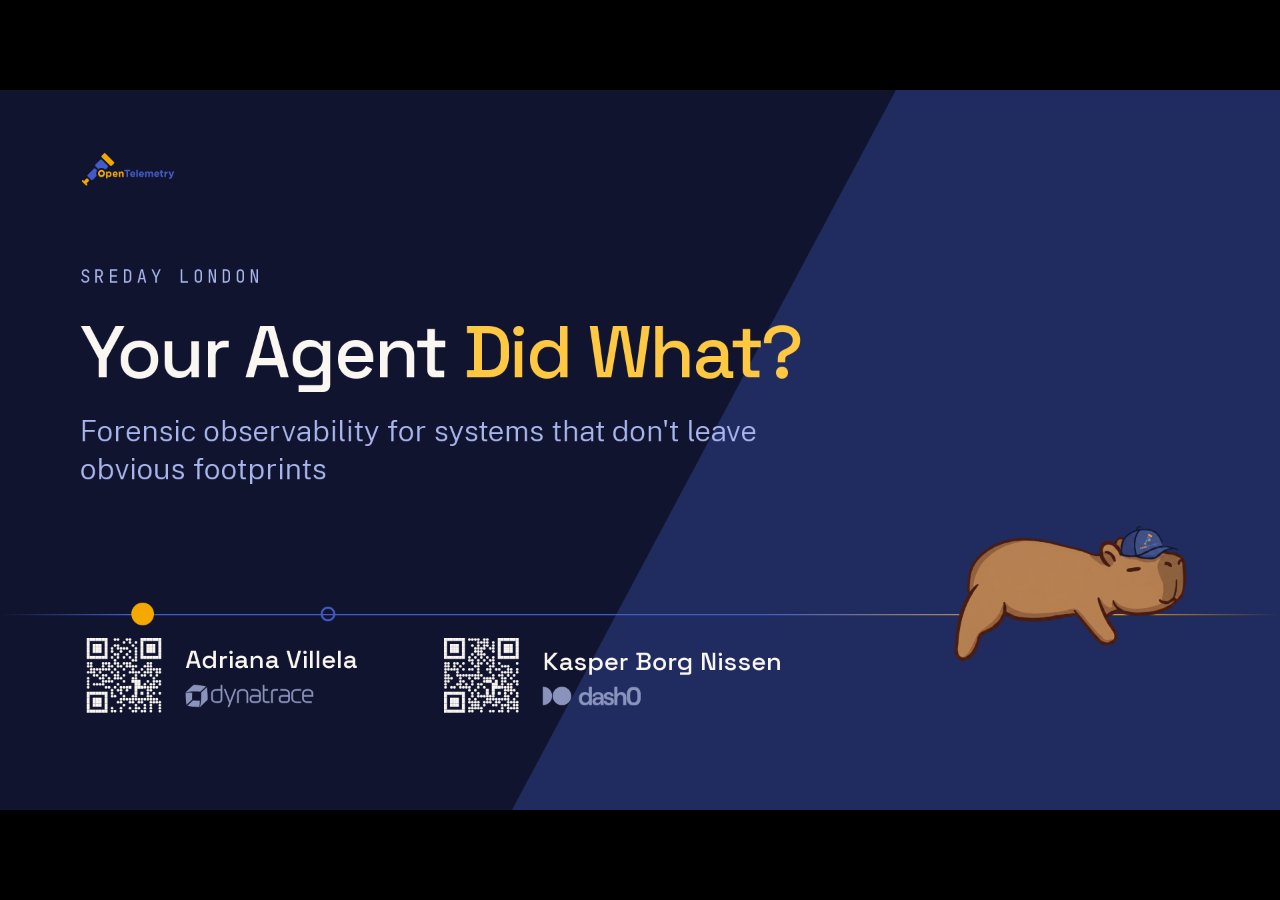
==== presentation-trace/index.html @ 2d2f6d26 "test(demos): measure the MCP gap under LangChain — it is a framework gap I had asserted from archite" ====
<!doctype html>
<html lang="en">
<head>
<meta charset="utf-8">
<meta name="viewport" content="width=device-width,initial-scale=1">
<title>Your Agent Did What?</title>
<link rel="stylesheet" href="fonts/fonts.css">
<link rel="stylesheet" href="trace.css">
</head>
<body>
<deck-stage width="1920" height="1080">

  <!-- ═══ BEAT 0 · Cold open ═══════════════════════════════════════ -->

  <!-- 0.1 — L01 Cover -->
  <section data-label="Cover" class="ground-ink">
    <div class="diagonal-split" style="background:var(--navy);clip-path:polygon(70% 0,100% 0,100% 100%,40% 100%)"></div>
    <img src="assets/otel-logo.svg" alt="OpenTelemetry" style="position:absolute;left:120px;top:92px;height:54px;width:auto">
    <!-- Sleeping ON the axis. top:634 set by eye on the projector — the rule passes
         behind its lower belly. z-index:1 keeps the .axis (later in the DOM) from
         painting straight through its body. -->
    <img src="assets/capybara-mascot.png" alt="" class="mascot" style="right:150px;top:634px;width:322px;z-index:1;transform:rotate(13deg)">
    <div style="position:absolute;left:120px;top:262px;width:1250px">
      <!-- CONFERENCE NAME — change this one line per event. This talk is given at
           several conferences; nothing else on the deck is event-specific. -->
      <p class="kicker" data-conference>SREday London</p>
      <h1 class="title" style="font-size:110px">Your Agent <span class="amber-text" data-emphasis="amber">Did What?</span></h1>
      <p style="font-size:44px;line-height:1.3;font-weight:300;color:var(--blue-mute);margin:34px 0 0;max-width:1180px">Forensic observability for systems that don't leave obvious footprints</p>
    </div>
    <div class="axis" style="top:786px"></div>
    <div class="axis-node is-amber" style="left:214px;top:786px;width:34px;height:34px;margin:-17px 0 0 -17px"></div>
    <div class="axis-node is-hollow" style="left:492px;top:786px;width:22px;height:22px;margin:-11px 0 0 -11px"></div>
    <div style="position:absolute;left:120px;top:812px;display:flex;gap:120px">
      <div style="display:flex;align-items:center;gap:26px">
        <span class="qr-tile"><img src="assets/qr-adriana.svg" alt="LinkedIn — Adriana Villela"></span>
        <div style="display:flex;flex-direction:column;gap:6px">
          <span style="font-family:var(--font-display);font-size:38px;font-weight:500">Adriana Villela</span>
          <span class="employer-mark is-dynatrace" role="img" aria-label="Dynatrace" style="margin-top:8px"></span>
        </div>
      </div>
      <div style="display:flex;align-items:center;gap:26px">
        <span class="qr-tile"><img src="assets/qr-kasper.svg" alt="LinkedIn — Kasper Borg Nissen"></span>
        <div style="display:flex;flex-direction:column;gap:6px">
          <span style="font-family:var(--font-display);font-size:38px;font-weight:500">Kasper Borg Nissen</span>
          <span class="employer-mark is-dash0" role="img" aria-label="Dash0" style="margin-top:8px"></span>
        </div>
      </div>
    </div>
  </section>

  <!-- 0.2 — L07 Figures · Who? — portrait beside the name, on a deep card -->
  <section data-label="Who?" class="ground-ink" style="background:var(--navy)">
    <div class="deck-footer"></div>
    <p class="kicker" style="position:absolute;left:120px;top:110px;margin:0">Before we start</p>
    <h2 class="title" style="position:absolute;left:120px;top:175px;font-size:88px">Who?</h2>
    <div style="position:absolute;left:120px;right:120px;top:330px;display:grid;grid-template-columns:1fr 1fr;gap:80px">
      <div style="position:relative">
        <div class="chamfer" style="position:absolute;left:0;right:0;top:30px;height:517px;background:var(--ink)"></div>
        <span class="speaker-photo is-adriana is-lead" role="img" aria-label="Adriana Villela" data-emphasis="amber" style="position:absolute;left:52px;top:0"></span>
        <div style="position:absolute;left:325px;right:51px;top:63px;display:flex;flex-direction:column;gap:8px">
          <span style="font-family:var(--font-display);font-size:42px;font-weight:500;letter-spacing:-.02em;line-height:1.1">Adriana Villela</span>
          <span style="font-size:26px;font-weight:300;color:var(--on-ink-dim)">Principal Developer Advocate</span>
          <span class="employer-mark is-dynatrace" role="img" aria-label="Dynatrace" style="margin-top:10px"></span>
        </div>
        <div style="position:absolute;left:52px;right:48px;top:273px;display:flex;flex-direction:column;gap:14px">
          <span style="font-size:25px;font-weight:300;line-height:1.6">CNCF Ambassador<br>AAIF Ambassador<br>OpenTelemetry Community Manager<br>End User SIG maintainer</span>
          <span style="font-family:var(--font-mono);font-size:22px;color:var(--on-ink-dim)">Geeking Out podcast</span>
        </div>
      </div>
      <div style="position:relative">
        <div class="chamfer" style="position:absolute;left:0;right:0;top:30px;height:517px;background:var(--ink)"></div>
        <span class="speaker-photo is-kasper" role="img" aria-label="Kasper Borg Nissen" style="position:absolute;left:52px;top:0"></span>
        <div style="position:absolute;left:325px;right:51px;top:63px;display:flex;flex-direction:column;gap:8px">
          <span style="font-family:var(--font-display);font-size:42px;font-weight:500;letter-spacing:-.02em;line-height:1.1">Kasper Borg Nissen</span>
          <span style="font-size:26px;font-weight:300;color:var(--on-ink-dim)">Director of Developer Relations</span>
          <span class="employer-mark is-dash0" role="img" aria-label="Dash0" style="margin-top:10px"></span>
        </div>
        <div style="position:absolute;left:52px;right:48px;top:273px;display:flex;flex-direction:column;gap:14px">
          <span style="font-size:25px;font-weight:300;line-height:1.6">CNCF Ambassador · AAIF Ambassador<br>Golden Kubestronaut<br>Author, <em>OpenTelemetry for Dummies</em><br>Former Co-Chair, KubeCon + CloudNativeCon EU &amp; NA</span>
          <span style="font-family:var(--font-mono);font-size:22px;color:var(--on-ink-dim)">Cloud Native Nordics</span>
        </div>
      </div>
    </div>
  </section>

  <!-- 0.3 — L04 · who this talk is for -->
  <!-- 0.3 — L07 · this is already normal, before the incident lands -->
  <section data-label="Agents are already the interface" class="ground-paper">
    <div class="deck-footer"></div>
    <p class="kicker" style="position:absolute;left:120px;top:130px;margin:0">Where this is already happening</p>
    <h2 class="title" style="position:absolute;left:120px;top:200px;width:1560px;font-size:68px">Agents are becoming the <span class="amber-text" data-emphasis="amber">front door</span> to your platform</h2>
    <div style="position:absolute;left:120px;right:120px;top:420px;display:flex;align-items:stretch;gap:36px">
      <div class="chamfer" style="flex:1;background:var(--paper-2);padding:36px 32px;display:flex;flex-direction:column;gap:16px">
        <span style="font-family:var(--font-mono);font-size:19px;letter-spacing:.16em;color:var(--blue)">IN THE PORTAL</span>
        <span style="font-size:26px;font-weight:300;line-height:1.4;color:var(--ink)">Platform teams ship an agent beside the service catalogue. Developers ask about their own systems in plain language instead of learning another dashboard.</span>
      </div>
      <div class="chamfer" style="flex:1;background:var(--paper-2);padding:36px 32px;display:flex;flex-direction:column;gap:16px">
        <span style="font-family:var(--font-mono);font-size:19px;letter-spacing:.16em;color:var(--blue)">IN THE INCIDENT CHANNEL</span>
        <span style="font-size:26px;font-weight:300;line-height:1.4;color:var(--ink)">Summarise the trace, correlate the deploy, propose the rollback — on live systems, during the incident.</span>
      </div>
      <div class="chamfer" style="flex:1;background:var(--paper-2);padding:36px 32px;display:flex;flex-direction:column;gap:16px">
        <span style="font-family:var(--font-mono);font-size:19px;letter-spacing:.16em;color:var(--blue)">IN CI AND THE TERMINAL</span>
        <span style="font-size:26px;font-weight:300;line-height:1.4;color:var(--ink)">Coding agents with repository access and a shell, already running against real infrastructure.</span>
      </div>
    </div>
    <p class="small" style="position:absolute;left:120px;top:806px;width:1680px">None of these are demos. <strong style="font-weight:600;color:var(--ink)">They hold credentials, they read production data, and increasingly they act on it.</strong></p>
    <p class="small" style="position:absolute;left:120px;top:884px;width:1680px">Platform teams are shipping these as products. The observability problem arrives with them, whether anyone planned for it or not.</p>
  </section>
  <section data-label="Two ways you meet an agent" class="ground-paper">
    <div class="deck-footer"></div>
    <p class="kicker" style="position:absolute;left:120px;top:130px;margin:0">Two audiences, one dependency</p>
    <h2 class="title" style="position:absolute;left:120px;top:200px;width:1500px;font-size:72px">You either build one, or you run someone else's</h2>
    <div style="position:absolute;left:120px;right:120px;top:420px;display:grid;grid-template-columns:1fr 1fr;gap:90px">
      <div class="chamfer" style="background:var(--paper-2);padding:44px 48px;display:flex;flex-direction:column;gap:18px">
        <span style="font-family:var(--font-mono);font-size:22px;letter-spacing:.18em;text-transform:uppercase;color:var(--blue)">You build it</span>
        <span style="font-size:32px;font-weight:300;line-height:1.4">LangChain, LangGraph, Spring AI, LangChain4j. You choose the framework, so you choose what it emits.</span>
        <span style="font-size:26px;line-height:1.45;color:var(--muted-ink);margin-top:auto">Your problem: which convention, and what it leaves out.</span>
      </div>
      <div class="chamfer" style="background:var(--paper-2);padding:44px 48px;display:flex;flex-direction:column;gap:18px">
        <span style="font-family:var(--font-mono);font-size:22px;letter-spacing:.18em;text-transform:uppercase;color:var(--amber-text)">You run someone else's</span>
        <span style="font-size:32px;font-weight:300;line-height:1.4">kagent, HolmesGPT, k8sgpt, Copilots in your tooling. You did not choose the instrumentation.</span>
        <span style="font-size:26px;line-height:1.45;margin-top:auto">Two problems, not one. It <em>reads</em> your telemetry, so it is only as good as what it reads — and it <em>acts</em> on your systems, so <span class="amber-text" data-emphasis="amber">you need its telemetry too</span>.</span>
      </div>
    </div>
    <p class="small" style="position:absolute;left:120px;top:880px;width:1650px">Most of us are both. The conventions are what make the second case survivable, which is why the first case matters even if you never build an agent.</p>
  </section>

  <!-- 0.4 — L03 Statement -->
  <section data-label="The morning after" class="ground-paper">
    <div class="deck-footer"></div>
    <p class="kicker" style="position:absolute;left:120px;top:150px;margin:0">The problem</p>
    <h2 class="title" style="position:absolute;left:120px;top:280px;width:1520px;font-size:104px">It deleted the rows. The incident is over. Now prove <span class="amber-text" data-emphasis="amber">why</span>.</h2>
    <p class="small" style="position:absolute;left:120px;top:860px">The logs say the call succeeded. The trace says it took four seconds. Neither says what it was thinking.</p>
  </section>

  <!-- ═══ BEAT 1 · Agents aren't request/response ══════════════════ -->

  <!-- 1.1 — L02 Section divider -->
  <section data-label="Divider — 01" class="ground-ink">
    <div class="diagonal-split" style="background:var(--amber)"></div>
    <div style="position:absolute;left:120px;top:300px;width:820px">
      <div style="font-family:var(--font-display);font-size:220px;font-weight:600;line-height:.9;letter-spacing:-.05em;color:var(--ink)" data-emphasis="amber">01</div>
      <h2 style="font-family:var(--font-display);font-size:86px;font-weight:500;line-height:1.05;letter-spacing:-.03em;color:var(--ink);margin:36px 0 0">Agents aren't request/response</h2>
    </div>
    <div style="position:absolute;right:120px;top:300px;width:600px;display:flex;flex-direction:column;gap:34px">
      <p class="kicker" style="margin:0">Up next</p>
      <div style="display:flex;flex-direction:column;gap:26px">
        <span style="font-size:36px;font-weight:300;color:var(--paper)">Four properties we've never operated against</span>
        <span style="font-size:36px;font-weight:300;color:var(--on-ink-dim)">Every familiar signal has a new equivalent</span>
        <span style="font-size:36px;font-weight:300;color:var(--on-ink-dim)">What one agent run actually looks like</span>
      </div>
    </div>
  </section>

  <!-- 1.2 — L04 Text + diagram -->
  <section data-label="We keep changing what we have to understand" class="ground-paper">
    <div class="deck-footer"></div>
    <h2 class="title" style="position:absolute;left:120px;top:120px;width:1400px;font-size:72px">We keep changing what we have to understand</h2>
    <div style="position:absolute;left:120px;right:120px;top:470px">
      <div class="axis" style="left:0;right:0;top:0"></div>
      <div style="position:relative;display:flex;justify-content:space-between">
        <div class="axis-node is-hollow" style="position:relative;left:0;top:0;margin:-13px 0 0"></div>
        <div class="axis-node is-hollow" style="position:relative;left:0;top:0;margin:-13px 0 0"></div>
        <div class="axis-node is-hollow" style="position:relative;left:0;top:0;margin:-13px 0 0"></div>
        <div class="axis-node is-amber is-halo" style="position:relative;left:0;top:0;margin:-13px 0 0" data-emphasis="amber"></div>
      </div>
      <div style="display:flex;justify-content:space-between;margin-top:44px">
        <span style="font-family:var(--font-display);font-size:38px;font-weight:500;width:300px">Monolith</span>
        <span style="font-family:var(--font-display);font-size:38px;font-weight:500;width:300px;text-align:center">Microservices</span>
        <span style="font-family:var(--font-display);font-size:38px;font-weight:500;width:300px;text-align:center">Event-driven</span>
        <span style="font-family:var(--font-display);font-size:38px;font-weight:500;width:300px;text-align:right">Agent-based</span>
      </div>
    </div>
    <p class="body" style="position:absolute;left:120px;top:760px;width:1450px">Each step solved a real problem and added complexity somewhere else. Building got steadily easier. <strong style="font-weight:600">Understanding got harder every single time.</strong></p>
    <p class="small" style="position:absolute;left:120px;top:900px">We are four architectures deep and still reaching for tools designed for the first one.</p>
  </section>

  <!-- 1.3 — L04 Text + diagram -->
  <!-- 1.2 — L03 · the vocabulary, defined once, on the demo scenario -->
  <section data-label="What an agent is made of" class="ground-paper">
    <div class="deck-footer"></div>
    <p class="kicker" style="position:absolute;left:120px;top:130px;margin:0">The vocabulary, once</p>
    <h2 class="title" style="position:absolute;left:120px;top:200px;width:1560px;font-size:68px">An agent is a <span class="amber-text" data-emphasis="amber">loop around a model</span> that can call your tools</h2>
    <div style="position:absolute;left:120px;right:120px;top:400px;display:flex;align-items:stretch">
      <div class="chamfer" style="flex:1;background:var(--paper-2);padding:32px 26px;display:flex;flex-direction:column;gap:14px">
        <span style="font-family:var(--font-mono);font-size:19px;letter-spacing:.16em;color:var(--blue)">AGENT</span>
        <span style="font-size:25px;font-weight:300;line-height:1.35;color:var(--ink)">The loop. Keeps calling the model until it decides it is done.</span>
        <span style="font-family:var(--font-mono);font-size:21px;color:var(--muted-ink);margin-top:auto">capybara-sre</span>
      </div>
      <span style="width:56px;flex:none;display:flex;align-items:center;justify-content:center;font-size:34px;color:var(--blue)">→</span>
      <div class="chamfer" style="flex:1;background:var(--paper-2);padding:32px 26px;display:flex;flex-direction:column;gap:14px">
        <span style="font-family:var(--font-mono);font-size:19px;letter-spacing:.16em;color:var(--blue)">MODEL</span>
        <span style="font-size:25px;font-weight:300;line-height:1.35;color:var(--ink)">Picks the next step. Billed per token, in and out.</span>
        <span style="font-family:var(--font-mono);font-size:21px;color:var(--muted-ink);margin-top:auto">983 in · 115 out</span>
      </div>
      <span style="width:56px;flex:none;display:flex;align-items:center;justify-content:center;font-size:34px;color:var(--blue)">→</span>
      <div class="chamfer" style="flex:1;background:var(--paper-2);padding:32px 26px;display:flex;flex-direction:column;gap:14px">
        <span style="font-family:var(--font-mono);font-size:19px;letter-spacing:.16em;color:var(--blue)">MCP SERVER</span>
        <span style="font-size:25px;font-weight:300;line-height:1.35;color:var(--ink)">How an agent is handed tools it did not ship with.</span>
        <span style="font-family:var(--font-mono);font-size:21px;color:var(--muted-ink);margin-top:auto">capybara-db · SSE</span>
      </div>
      <span style="width:56px;flex:none;display:flex;align-items:center;justify-content:center;font-size:34px;color:var(--blue)">→</span>
      <div class="chamfer" style="flex:1;background:var(--paper-2);padding:32px 26px;display:flex;flex-direction:column;gap:14px">
        <span style="font-family:var(--font-mono);font-size:19px;letter-spacing:.16em;color:var(--blue)">TOOLS</span>
        <span style="font-size:25px;font-weight:300;line-height:1.35;color:var(--ink)">The functions it can actually run against your systems.</span>
        <span style="font-family:var(--font-mono);font-size:21px;color:var(--muted-ink);margin-top:auto">query · delete_records</span>
      </div>
    </div>
    <!-- bracket under model→MCP→tools: the part that repeats. Pure CSS borders so
         the layout audit can still see the label as text. -->
    <div style="position:absolute;left:554px;right:120px;top:664px;height:26px;border:2px dashed var(--amber);border-top:none;border-radius:0 0 14px 14px;opacity:.55"></div>
    <p style="position:absolute;left:554px;right:120px;top:702px;text-align:center;margin:0;font-family:var(--font-mono);font-size:22px;color:var(--amber-text)">↺ the agent decides how many times round</p>
    <p class="small" style="position:absolute;left:120px;top:800px;width:1680px">Only two of these are yours: the prompt, and the list of tools you handed it. <strong style="font-weight:600;color:var(--ink)">How many model calls, which tools, in what order — decided at runtime.</strong></p>
    <p class="small" style="position:absolute;left:120px;top:878px;width:1680px">Which means you cannot read the path off the code. You have to observe it.</p>
  </section>
  <!-- 1.4 — L07 · the path the spans take, concrete, on the demo stack -->
  <section data-label="How the spans reach you" class="ground-paper">
    <div class="deck-footer"></div>
    <p class="kicker" style="position:absolute;left:120px;top:130px;margin:0">How the spans reach you</p>
    <h2 class="title" style="position:absolute;left:120px;top:200px;width:1560px;font-size:68px">Nothing in this path is <span class="amber-text" data-emphasis="amber">GenAI-specific</span></h2>
    <div style="position:absolute;left:120px;right:120px;top:410px;display:flex;align-items:stretch">
      <div class="chamfer" style="flex:1.15;background:var(--paper-2);padding:30px 28px;display:flex;flex-direction:column;gap:20px">
        <span style="font-family:var(--font-mono);font-size:19px;letter-spacing:.16em;color:var(--blue)">IN YOUR PROCESS</span>
        <div style="display:flex;flex-direction:column;gap:3px">
          <span style="font-family:var(--font-mono);font-size:22px;color:var(--ink)">quarkus-langchain4j</span>
          <span style="font-size:21px;font-weight:300;color:var(--muted-ink)">auto instrumentation</span>
        </div>
        <div style="display:flex;flex-direction:column;gap:3px">
          <span style="font-family:var(--font-mono);font-size:22px;color:var(--ink)">InvestigationResource</span>
          <span style="font-size:21px;font-weight:300;color:var(--muted-ink)">your hand-written spans</span>
        </div>
        <div style="display:flex;flex-direction:column;gap:3px">
          <span style="font-family:var(--font-mono);font-size:22px;color:var(--ink)">MCP client</span>
          <span style="font-size:21px;font-weight:300;color:var(--muted-ink)">tool-call spans</span>
        </div>
      </div>
      <div style="width:150px;flex:none;display:flex;flex-direction:column;align-items:center;justify-content:center;gap:10px">
        <span style="font-size:34px;color:var(--blue)">→</span>
        <span style="font-family:var(--font-mono);font-size:17px;color:var(--muted-ink);text-align:center;line-height:1.3">OTLP<br>gRPC 4317 · HTTP 4318</span>
      </div>
      <div class="chamfer" style="flex:1.05;background:var(--paper-2);padding:30px 28px;display:flex;flex-direction:column;gap:20px">
        <span style="font-family:var(--font-mono);font-size:19px;letter-spacing:.16em;color:var(--blue)">COLLECTOR</span>
        <div style="display:flex;flex-direction:column;gap:3px">
          <span style="font-family:var(--font-mono);font-size:22px;color:var(--ink)">receivers</span>
          <span style="font-size:21px;font-weight:300;color:var(--muted-ink)">otlp</span>
        </div>
        <div style="display:flex;flex-direction:column;gap:3px">
          <span style="font-family:var(--font-mono);font-size:22px;color:var(--ink)">processors</span>
          <span style="font-size:21px;font-weight:300;color:var(--muted-ink)">gen_ai_normalizer</span>
        </div>
        <div style="display:flex;flex-direction:column;gap:3px">
          <span style="font-family:var(--font-mono);font-size:22px;color:var(--ink)">exporters</span>
          <span style="font-size:21px;font-weight:300;color:var(--muted-ink)">otlp · debug</span>
        </div>
      </div>
      <div style="width:150px;flex:none;display:flex;flex-direction:column;align-items:center;justify-content:center;gap:10px">
        <span style="font-size:34px;color:var(--blue)">→</span>
        <span style="font-family:var(--font-mono);font-size:17px;color:var(--muted-ink);text-align:center;line-height:1.3">OTLP<br>or vendor protocol</span>
      </div>
      <div class="chamfer" style="flex:1;background:var(--paper-2);padding:30px 28px;display:flex;flex-direction:column;gap:20px">
        <span style="font-family:var(--font-mono);font-size:19px;letter-spacing:.16em;color:var(--blue)">BACKENDS</span>
        <div style="display:flex;flex-direction:column;gap:3px">
          <span style="font-family:var(--font-mono);font-size:22px;color:var(--ink)">Jaeger</span>
          <span style="font-size:21px;font-weight:300;color:var(--muted-ink)">the demo default</span>
        </div>
        <div style="display:flex;flex-direction:column;gap:3px">
          <span style="font-family:var(--font-mono);font-size:22px;color:var(--ink)">OpenLIT</span>
          <span style="font-size:21px;font-weight:300;color:var(--muted-ink)">GenAI-native UI</span>
        </div>
        <div style="display:flex;flex-direction:column;gap:3px">
          <span style="font-family:var(--font-mono);font-size:22px;color:var(--ink)">your vendor</span>
          <span style="font-size:21px;font-weight:300;color:var(--muted-ink)">whatever you run</span>
        </div>
      </div>
    </div>
    <p class="small" style="position:absolute;left:120px;top:800px;width:1680px">One wire format the whole way, and your agent does not know what is downstream — which is why <strong style="font-weight:600;color:var(--ink)">the middle can rewrite its attributes without touching a line of application code.</strong></p>
    <p class="small" style="position:absolute;left:120px;top:878px;width:1680px">Same collector, same pipeline, same backends you already run for everything else.</p>
  </section>
  <section data-label="Four properties" class="ground-paper">
    <div class="deck-footer"></div>
    <h2 class="title" style="position:absolute;left:120px;top:120px;width:1300px;font-size:72px">Four properties we've never operated against</h2>
    <div class="axis-list" style="position:absolute;left:120px;top:380px;width:1600px">
      <p class="axis-list-item">Non-determinism — re-running it does not reproduce the bug.</p>
      <p class="axis-list-item">The call graph is <em>generated at runtime</em>, not declared anywhere you can read.</p>
      <p class="axis-list-item">Token economics, not requests per second.</p>
      <p class="axis-list-item is-amber"><span class="amber-text" data-emphasis="amber">Opaque decisions</span> — there is no stack trace for <em>why</em>.</p>
    </div>
    <p class="small" style="position:absolute;left:120px;top:900px">The first three are uncomfortable. The fourth is the one this talk is about.</p>
  </section>

  <!-- 1.4 — L07 Figures · one aligned column -->
  <section data-label="Every familiar signal has a new equivalent" class="ground-paper">
    <div class="deck-footer"></div>
    <p class="kicker" style="position:absolute;left:120px;top:130px;margin:0">The practice isn't wrong. It's incomplete.</p>
    <h2 class="title" style="position:absolute;left:120px;top:200px;width:1400px;font-size:72px">Every familiar signal has a new equivalent</h2>
    <div style="position:absolute;left:120px;right:120px;top:390px;display:flex;flex-direction:column;gap:26px">
      <div style="display:flex;align-items:baseline;gap:36px">
        <span style="width:440px;flex:none;text-align:right;font-size:30px;font-weight:300;color:var(--muted-ink)">stack trace</span>
        <span style="width:34px;flex:none;font-family:var(--font-mono);font-size:28px;color:var(--blue)">→</span>
        <span class="amber-text" data-emphasis="amber" style="font-family:var(--font-display);font-size:40px;font-weight:600">reasoning chain</span>
      </div>
      <div style="display:flex;align-items:baseline;gap:36px">
        <span style="width:440px;flex:none;text-align:right;font-size:30px;font-weight:300;color:var(--muted-ink)">status code</span>
        <span style="width:34px;flex:none;font-family:var(--font-mono);font-size:28px;color:var(--blue)">→</span>
        <span style="font-family:var(--font-display);font-size:40px;font-weight:500">quality signal</span>
      </div>
      <div style="display:flex;align-items:baseline;gap:36px">
        <span style="width:440px;flex:none;text-align:right;font-size:30px;font-weight:300;color:var(--muted-ink)">RPS &amp; latency</span>
        <span style="width:34px;flex:none;font-family:var(--font-mono);font-size:28px;color:var(--blue)">→</span>
        <span style="font-family:var(--font-display);font-size:40px;font-weight:500">tokens, cost, blast radius</span>
      </div>
      <div style="display:flex;align-items:baseline;gap:36px">
        <span style="width:440px;flex:none;text-align:right;font-size:30px;font-weight:300;color:var(--muted-ink)">static call graph</span>
        <span style="width:34px;flex:none;font-family:var(--font-mono);font-size:28px;color:var(--blue)">→</span>
        <span style="font-family:var(--font-display);font-size:40px;font-weight:500">dynamic tool invocation</span>
      </div>
      <div style="display:flex;align-items:baseline;gap:36px">
        <span style="width:440px;flex:none;text-align:right;font-size:30px;font-weight:300;color:var(--muted-ink)">replayable request</span>
        <span style="width:34px;flex:none;font-family:var(--font-mono);font-size:28px;color:var(--blue)">→</span>
        <span style="font-family:var(--font-display);font-size:40px;font-weight:500">non-deterministic run</span>
      </div>
    </div>
    <div class="axis" style="left:120px;right:120px;top:850px"></div>
    <p class="small" style="position:absolute;left:120px;top:900px">The old practice was right for its time. We have to build the equivalents.</p>
  </section>

  <!-- 1.5 — L05 Waterfall -->
  <section data-label="One run, four kinds of span" class="ground-ink">
    <div class="deck-footer"></div>
    <h2 class="title" style="position:absolute;left:120px;top:110px;width:1400px;font-size:72px">One run, four kinds of span</h2>
    <div class="waterfall" style="position:absolute;left:120px;right:120px;top:340px">
      <div class="wf-row">
        <span class="wf-label">invoke_agent</span>
        <div class="wf-track"><div class="wf-bar" style="--x:0;--w:100%"></div></div>
        <span class="wf-dur">12.26 s</span>
      </div>
      <div class="wf-row">
        <span class="wf-label">chat claude-sonnet-5</span>
        <div class="wf-track"><div class="wf-bar is-blue-lift" style="--x:0;--w:32.4%"></div></div>
        <span class="wf-dur">3.97 s</span>
      </div>
      <div class="wf-row is-amber">
        <span class="wf-label">└ POST</span>
        <div class="wf-track"><div class="wf-bar is-amber" style="--x:0.4%;--w:31.9%" data-emphasis="amber"></div></div>
        <span class="wf-dur">3.91 s</span>
      </div>
      <div class="wf-row">
        <span class="wf-label">execute_tool</span>
        <div class="wf-track"><div class="wf-bar is-blue-mute" style="--x:32.5%;--w:0.4%"></div></div>
        <span class="wf-dur">54 µs</span>
      </div>
    </div>
    <div style="position:absolute;left:452px;right:120px;top:790px;height:1px;background:var(--navy)"></div>
    <p class="small" style="position:absolute;left:452px;top:820px">Measured on a real run. The <span style="font-family:var(--font-mono)">POST</span> comes free from your HTTP instrumentation and carries no GenAI meaning — yet it is 3.91 of the 3.97 seconds the model call took.</p>
  </section>


  <!-- 02 — L02 Section divider -->
  <section data-label="Divider — 02" class="ground-ink">
    <div class="diagonal-split" style="background:var(--amber)"></div>
    <div style="position:absolute;left:120px;top:300px;width:820px">
      <div style="font-family:var(--font-display);font-size:220px;font-weight:600;line-height:.9;letter-spacing:-.05em;color:var(--ink)" data-emphasis="amber">02</div>
      <h2 style="font-family:var(--font-display);font-size:86px;font-weight:500;line-height:1.05;letter-spacing:-.03em;color:var(--ink);margin:36px 0 0">Five conventions, one span</h2>
    </div>
    <div style="position:absolute;right:120px;top:300px;width:600px;display:flex;flex-direction:column;gap:34px">
      <p class="kicker" style="margin:0">Up next</p>
      <div style="display:flex;flex-direction:column;gap:26px"><span style="font-size:36px;font-weight:300;color:var(--paper)">Same model call, five vocabularies</span><span style="font-size:36px;font-weight:300;color:var(--on-ink-dim)">Legitimate differences, not preferences</span><span style="font-size:36px;font-weight:300;color:var(--on-ink-dim)">Same bytes, four renderings</span></div>
    </div>
  </section>

  <!-- 2.2 — L04 · fan-out diagram -->
  <section data-label="One model call, five names" class="ground-paper">
    <div class="deck-footer"></div>
    <h2 class="title" style="position:absolute;left:120px;top:120px;width:1400px;font-size:72px">One model call. Five names for the model.</h2>
    <div style="position:absolute;left:120px;right:120px;top:360px"><svg viewBox="0 0 1680 330" style="width:100%;height:auto">
      <rect x="600" y="40" width="480" height="56" rx="28" fill="#202C5F"/>
      <text x="840" y="77" text-anchor="middle" font-family="JetBrains Mono" font-size="24" fill="#FAF7F2">one model call</text>
      <path d="M840 96 C840 150 168.0 140 168.0 196" fill="none" stroke="#A9B6EE" stroke-width="2"/>
      <circle cx="168.0" cy="200" r="9" fill="#425CC7"/>
      <text x="168.0" y="256" text-anchor="middle" font-family="Space Grotesk" font-size="28" font-weight="500" fill="#10142E">OTel GenAI</text>
      <text x="168.0" y="300" text-anchor="middle" font-family="JetBrains Mono" font-size="21" fill="#5B6180">gen_ai.request.model</text>
      <path d="M840 96 C840 150 504.0 140 504.0 196" fill="none" stroke="#F5A800" stroke-width="3"/>
      <circle cx="504.0" cy="200" r="13" fill="#F5A800"/>
      <text x="504.0" y="256" text-anchor="middle" font-family="Space Grotesk" font-size="28" font-weight="500" fill="#10142E">OpenInference</text>
      <text x="504.0" y="300" text-anchor="middle" font-family="JetBrains Mono" font-size="21" fill="#8A5B00">llm.model_name</text>
      <path d="M840 96 C840 150 840.0 140 840.0 196" fill="none" stroke="#A9B6EE" stroke-width="2"/>
      <circle cx="840.0" cy="200" r="9" fill="#425CC7"/>
      <text x="840.0" y="256" text-anchor="middle" font-family="Space Grotesk" font-size="28" font-weight="500" fill="#10142E">OpenLLMetry</text>
      <text x="840.0" y="300" text-anchor="middle" font-family="JetBrains Mono" font-size="21" fill="#5B6180">llm.request.model</text>
      <path d="M840 96 C840 150 1176.0 140 1176.0 196" fill="none" stroke="#A9B6EE" stroke-width="2"/>
      <circle cx="1176.0" cy="200" r="9" fill="#425CC7"/>
      <text x="1176.0" y="256" text-anchor="middle" font-family="Space Grotesk" font-size="28" font-weight="500" fill="#10142E">LangSmith</text>
      <text x="1176.0" y="300" text-anchor="middle" font-family="JetBrains Mono" font-size="21" fill="#5B6180">invocation_params</text>
      <path d="M840 96 C840 150 1512.0 140 1512.0 196" fill="none" stroke="#A9B6EE" stroke-width="2"/>
      <circle cx="1512.0" cy="200" r="9" fill="#425CC7"/>
      <text x="1512.0" y="256" text-anchor="middle" font-family="Space Grotesk" font-size="28" font-weight="500" fill="#10142E">Langfuse</text>
      <text x="1512.0" y="300" text-anchor="middle" font-family="JetBrains Mono" font-size="21" fill="#5B6180">model</text>
    </svg></div>
    <p class="small" style="position:absolute;left:120px;top:830px;width:1600px">The same HTTP call, described five different ways. OTel GenAI is what the others are converging on — amber is what our second demo actually emits, and what we normalize.</p>
  </section>

  <!-- 2.3 — L07 Figures · project marks -->
  <section data-label="Legitimate differences" class="ground-paper">
    <div class="deck-footer"></div>
    <p class="kicker" style="position:absolute;left:120px;top:130px;margin:0">Why they diverged</p>
    <h2 class="title" style="position:absolute;left:120px;top:210px;width:1500px;font-size:72px"><span class="amber-text" data-emphasis="amber">Legitimate differences</span>, not naming preferences</h2>
    <div style="position:absolute;left:120px;right:120px;top:438px;display:grid;grid-template-columns:repeat(5,1fr);gap:26px">
      <div class="chamfer" style="background:var(--paper-2);padding:46px 26px;display:flex;flex-direction:column;align-items:center;text-align:center;gap:26px">
        <span style="width:96px;height:96px;flex:none;border-radius:22px;overflow:hidden;background:var(--paper);display:flex;align-items:center;justify-content:center;padding:14px;box-sizing:border-box"><img src="assets/otel-icon.svg" alt="OTel GenAI" style="width:100%;height:100%;object-fit:contain"></span>
        <div style="display:flex;flex-direction:column;gap:6px">
          <span style="font-family:var(--font-display);font-size:28px;font-weight:500;line-height:1.15">OTel GenAI</span>
          <span style="font-size:24px;font-weight:300;color:var(--muted-ink);line-height:1.3">vendor-neutral</span>
        </div>
      </div>
      <div class="chamfer" style="background:var(--paper-2);padding:46px 26px;display:flex;flex-direction:column;align-items:center;text-align:center;gap:26px">
        <span style="width:96px;height:96px;flex:none;border-radius:22px;overflow:hidden;background:var(--paper);display:block"><img src="assets/phoenix.jpg" alt="OpenInference" style="width:100%;height:100%;object-fit:cover"></span>
        <div style="display:flex;flex-direction:column;gap:6px">
          <span style="font-family:var(--font-display);font-size:28px;font-weight:500;line-height:1.15">OpenInference</span>
          <span style="font-size:24px;font-weight:300;color:var(--muted-ink);line-height:1.3">eval workflows</span>
        </div>
      </div>
      <div class="chamfer" style="background:var(--paper-2);padding:46px 26px;display:flex;flex-direction:column;align-items:center;text-align:center;gap:26px">
        <span style="width:96px;height:96px;flex:none;border-radius:22px;overflow:hidden;background:var(--paper);display:block"><img src="assets/traceloop.jpg" alt="OpenLLMetry" style="width:100%;height:100%;object-fit:cover"></span>
        <div style="display:flex;flex-direction:column;gap:6px">
          <span style="font-family:var(--font-display);font-size:28px;font-weight:500;line-height:1.15">OpenLLMetry</span>
          <span style="font-size:24px;font-weight:300;color:var(--muted-ink);line-height:1.3">dev ergonomics</span>
        </div>
      </div>
      <div class="chamfer" style="background:var(--paper-2);padding:46px 26px;display:flex;flex-direction:column;align-items:center;text-align:center;gap:26px">
        <span style="width:96px;height:96px;flex:none;border-radius:22px;overflow:hidden;background:var(--paper);display:block"><img src="assets/langchain.png" alt="LangSmith" style="width:100%;height:100%;object-fit:cover"></span>
        <div style="display:flex;flex-direction:column;gap:6px">
          <span style="font-family:var(--font-display);font-size:28px;font-weight:500;line-height:1.15">LangSmith</span>
          <span style="font-size:24px;font-weight:300;color:var(--muted-ink);line-height:1.3">LangChain-native</span>
        </div>
      </div>
      <div class="chamfer" style="background:var(--paper-2);padding:46px 26px;display:flex;flex-direction:column;align-items:center;text-align:center;gap:26px">
        <span style="width:96px;height:96px;flex:none;border-radius:22px;overflow:hidden;background:var(--paper);display:block"><img src="assets/langfuse.png" alt="Langfuse" style="width:100%;height:100%;object-fit:cover"></span>
        <div style="display:flex;flex-direction:column;gap:6px">
          <span style="font-family:var(--font-display);font-size:28px;font-weight:500;line-height:1.15">Langfuse</span>
          <span style="font-size:24px;font-weight:300;color:var(--muted-ink);line-height:1.3">maps the others in</span>
        </div>
      </div>
    </div>
    <p class="small" style="position:absolute;left:120px;top:830px">Each optimizes for something real. They are not going away soon.</p>
  </section>

  <section data-label="Same bytes, four renderings" class="ground-paper">
    <div class="deck-footer"></div>
    <h2 class="title" style="position:absolute;left:120px;top:120px;width:1500px;font-size:72px">Same bytes. The viewer decides whether it's legible.</h2>
    <div style="position:absolute;left:120px;right:120px;top:360px" data-emphasis="amber"><svg viewBox="0 0 1680 260" style="width:100%;height:auto"><rect x="0" y="0" width="390" height="250" rx="12" fill="#F2ECE0"/><text x="22" y="40" font-family="Space Grotesk" font-size="28" font-weight="500" fill="#10142E">Jaeger</text><text x="22" y="86" font-family="JetBrains Mono" font-size="17" fill="#5B6180">llm.model_name=…</text><text x="22" y="120" font-family="JetBrains Mono" font-size="17" fill="#5B6180">gen_ai.usage.in=983</text><text x="22" y="154" font-family="JetBrains Mono" font-size="17" fill="#5B6180">mcp.method.name=…</text><text x="22" y="188" font-family="JetBrains Mono" font-size="17" fill="#5B6180">jsonrpc.request.id=5</text><text x="22" y="228" font-family="Public Sans" font-size="19" fill="#5B6180">raw tags, no meaning</text><rect x="430" y="0" width="390" height="250" rx="12" fill="#F2ECE0"/><text x="452" y="40" font-family="Space Grotesk" font-size="28" font-weight="500" fill="#10142E">Phoenix</text><rect x="452" y="76" width="330" height="26" rx="13" fill="#A9B6EE"/><rect x="452" y="116" width="230" height="26" rx="13" fill="#A9B6EE"/><text x="452" y="196" font-family="Public Sans" font-size="19" fill="#8A5B00">plain spans —</text><text x="452" y="222" font-family="Public Sans" font-size="19" fill="#8A5B00">no tokens, no cost, no model</text><rect x="860" y="0" width="390" height="250" rx="12" fill="#F2ECE0"/><text x="882" y="40" font-family="Space Grotesk" font-size="28" font-weight="500" fill="#10142E">OpenLIT</text><rect x="882" y="76" width="330" height="26" rx="13" fill="#425CC7"/><rect x="882" y="120" width="104" height="30" rx="15" fill="#F5A800"/><text x="934.0" y="141" text-anchor="middle" font-family="JetBrains Mono" font-size="16" fill="#10142E">983 tok</text><rect x="994" y="120" width="104" height="30" rx="15" fill="#F5A800"/><text x="1046.0" y="141" text-anchor="middle" font-family="JetBrains Mono" font-size="16" fill="#10142E">$0.004</text><rect x="1106" y="120" width="104" height="30" rx="15" fill="#F5A800"/><text x="1158.0" y="141" text-anchor="middle" font-family="JetBrains Mono" font-size="16" fill="#10142E">sonnet</text><text x="882" y="200" font-family="Public Sans" font-size="19" fill="#5B6180">tokens · cost · model,</text><text x="882" y="226" font-family="Public Sans" font-size="19" fill="#5B6180">read straight off the span</text><rect x="1290" y="0" width="390" height="250" rx="12" fill="#F2ECE0"/><text x="1312" y="40" font-family="Space Grotesk" font-size="28" font-weight="500" fill="#10142E">Langfuse</text><rect x="1312" y="76" width="330" height="26" rx="13" fill="#425CC7"/><rect x="1312" y="120" width="104" height="30" rx="15" fill="#F5A800"/><text x="1364.0" y="141" text-anchor="middle" font-family="JetBrains Mono" font-size="16" fill="#10142E">983 tok</text><rect x="1424" y="120" width="104" height="30" rx="15" fill="#F5A800"/><text x="1476.0" y="141" text-anchor="middle" font-family="JetBrains Mono" font-size="16" fill="#10142E">$0.004</text><rect x="1536" y="120" width="104" height="30" rx="15" fill="#F5A800"/><text x="1588.0" y="141" text-anchor="middle" font-family="JetBrains Mono" font-size="16" fill="#10142E">sonnet</text><text x="1312" y="200" font-family="Public Sans" font-size="19" fill="#5B6180">tokens · cost · model,</text><text x="1312" y="226" font-family="Public Sans" font-size="19" fill="#5B6180">read straight off the span</text><rect x="430" y="0" width="390" height="250" rx="12" fill="none" stroke="#F5A800" stroke-width="3"/></svg></div>
    <p class="small" style="position:absolute;left:120px;top:730px;width:1680px">Phoenix is GenAI-native but <em>OpenInference</em>-native: it accepts <span style="font-family:var(--font-mono)">gen_ai.*</span> spans and renders them as plain spans. That is the fragmentation tax, visible.</p>
    <p class="small" style="position:absolute;left:120px;top:830px;width:1680px">Honesty: Jaeger and Phoenix ingestion are both confirmed on a live run — Phoenix took the <span style="font-family:var(--font-mono)">gen_ai.*</span> spans and reported 2 traces at 6.5s p50. How each UI <em>renders</em> them is drawn from documentation; these panes are wireframes, not screenshots.</p>
  </section>

  <!-- 03 — L02 Section divider -->
  <section data-label="Divider — 03" class="ground-ink">
    <div class="diagonal-split" style="background:var(--amber)"></div>
    <div style="position:absolute;left:120px;top:300px;width:820px">
      <div style="font-family:var(--font-display);font-size:220px;font-weight:600;line-height:.9;letter-spacing:-.05em;color:var(--ink)" data-emphasis="amber">03</div>
      <h2 style="font-family:var(--font-display);font-size:86px;font-weight:500;line-height:1.05;letter-spacing:-.03em;color:var(--ink);margin:36px 0 0">Why OpenTelemetry should be the standard</h2>
    </div>
    <div style="position:absolute;right:120px;top:300px;width:600px;display:flex;flex-direction:column;gap:34px">
      <p class="kicker" style="margin:0">Up next</p>
      <div style="display:flex;flex-direction:column;gap:26px"><span style="font-size:36px;font-weight:300;color:var(--paper)">They already agree more than they admit</span><span style="font-size:36px;font-weight:300;color:var(--on-ink-dim)">Agent telemetry is not a separate system</span><span style="font-size:36px;font-weight:300;color:var(--on-ink-dim)">Developers instrument, platform canonicalizes</span></div>
    </div>
  </section>

  <!-- 3.2 — L07 Figures -->
  <section data-label="Three stacks, one vocabulary" class="ground-paper">
    <div class="deck-footer"></div>
    <p class="kicker" style="position:absolute;left:120px;top:130px;margin:0">Measured across all three demos</p>
    <h2 class="title" style="position:absolute;left:120px;top:210px;width:1400px;font-size:72px">They already agree more than they admit</h2>
    <div style="position:absolute;left:120px;right:120px;top:450px;display:grid;grid-template-columns:repeat(3,1fr);gap:80px">
      <div class="stat"><span style="font-family:var(--font-display);font-size:44px;font-weight:500">OpenLIT</span><span class="stat-label">Python SDK</span></div>
      <div class="stat"><span style="font-family:var(--font-display);font-size:44px;font-weight:500">Spring AI</span><span class="stat-label">Java, via Arconia</span></div>
      <div class="stat"><span style="font-family:var(--font-display);font-size:44px;font-weight:500">gen_ai_normalizer</span><span class="stat-label">collector output</span></div>
    </div>
    <div class="axis" style="left:120px;right:120px;top:700px"></div>
    <div class="axis-node is-amber" style="left:960px;top:700px;width:34px;height:34px;margin:-17px 0 0 -17px"></div>
    <p style="position:absolute;left:120px;right:120px;top:760px;text-align:center;font-family:var(--font-mono);font-size:44px;color:var(--amber-text)" data-emphasis="amber">gen_ai.*</p>
    <p class="small" style="position:absolute;left:120px;top:880px">The shared vocabulary is real, not aspirational — for the core dimensions.</p>
  </section>

  <!-- 3.3 — L04 · islands vs one domain -->
  <section data-label="One correlation domain" class="ground-paper">
    <div class="deck-footer"></div>
    <h2 class="title" style="position:absolute;left:120px;top:110px;width:1500px;font-size:72px">The capybara incident is a <em>database</em> incident with an LLM in front of it</h2>
    <div style="position:absolute;left:120px;right:120px;top:340px">

      <span style="font-family:var(--font-mono);font-size:20px;letter-spacing:.16em;color:var(--muted-ink)">A GENAI-ONLY CONVENTION</span>
      <div style="position:relative;height:104px;margin-top:16px">
        <div style="position:absolute;left:8.333%;width:33.333%;top:43px;height:3px;background:var(--blue-mute)"></div>
        <div style="position:absolute;left:58.333%;width:33.333%;top:43px;height:3px;background:var(--blue-mute)"></div>
        <span data-emphasis="amber" style="position:absolute;left:50%;top:26px;transform:translateX(-50%);background:var(--paper);padding:0 14px;font-family:var(--font-mono);font-size:21px;color:var(--amber-text);white-space:nowrap">&#10005; no join</span>
      <div style="position:absolute;inset:0;display:grid;grid-template-columns:repeat(6,1fr)">
        <div style="display:flex;flex-direction:column;align-items:center"><span style="width:20px;height:20px;border-radius:50%;background:var(--blue);margin-top:34px"></span><span style="margin-top:14px;font-family:var(--font-mono);font-size:19px;color:var(--muted-ink)">invoke_agent</span></div>
        <div style="display:flex;flex-direction:column;align-items:center"><span style="width:20px;height:20px;border-radius:50%;background:var(--blue);margin-top:34px"></span><span style="margin-top:14px;font-family:var(--font-mono);font-size:19px;color:var(--muted-ink)">chat</span></div>
        <div style="display:flex;flex-direction:column;align-items:center"><span style="width:20px;height:20px;border-radius:50%;background:var(--blue);margin-top:34px"></span><span style="margin-top:14px;font-family:var(--font-mono);font-size:19px;color:var(--muted-ink)">execute_tool</span></div>
        <div style="display:flex;flex-direction:column;align-items:center"><span style="width:20px;height:20px;border-radius:50%;background:var(--navy);margin-top:34px"></span><span style="margin-top:14px;font-family:var(--font-mono);font-size:19px;color:var(--muted-ink)">SQL</span></div>
        <div style="display:flex;flex-direction:column;align-items:center"><span style="width:20px;height:20px;border-radius:50%;background:var(--navy);margin-top:34px"></span><span style="margin-top:14px;font-family:var(--font-mono);font-size:19px;color:var(--muted-ink)">pod restart</span></div>
        <div style="display:flex;flex-direction:column;align-items:center"><span style="width:20px;height:20px;border-radius:50%;background:var(--navy);margin-top:34px"></span><span style="margin-top:14px;font-family:var(--font-mono);font-size:19px;color:var(--muted-ink)">deploy</span></div>
      </div>
      </div>

      <div style="height:78px"></div>

      <span style="font-family:var(--font-mono);font-size:20px;letter-spacing:.16em;color:var(--amber-text)">ONE CORRELATION DOMAIN</span>
      <div style="position:relative;height:104px;margin-top:16px">
        <div style="position:absolute;left:8.333%;width:83.333%;top:43px;height:3px;background:var(--amber)"></div>
      <div style="position:absolute;inset:0;display:grid;grid-template-columns:repeat(6,1fr)">
        <div style="display:flex;flex-direction:column;align-items:center"><span style="width:20px;height:20px;border-radius:50%;background:var(--blue);margin-top:34px"></span><span style="margin-top:14px;font-family:var(--font-mono);font-size:19px;color:var(--muted-ink)">invoke_agent</span></div>
        <div style="display:flex;flex-direction:column;align-items:center"><span style="width:20px;height:20px;border-radius:50%;background:var(--blue);margin-top:34px"></span><span style="margin-top:14px;font-family:var(--font-mono);font-size:19px;color:var(--muted-ink)">chat</span></div>
        <div style="display:flex;flex-direction:column;align-items:center"><span style="width:20px;height:20px;border-radius:50%;background:var(--blue);margin-top:34px"></span><span style="margin-top:14px;font-family:var(--font-mono);font-size:19px;color:var(--muted-ink)">execute_tool</span></div>
        <div style="display:flex;flex-direction:column;align-items:center"><span style="width:20px;height:20px;border-radius:50%;background:var(--navy);margin-top:34px"></span><span style="margin-top:14px;font-family:var(--font-mono);font-size:19px;color:var(--muted-ink)">SQL</span></div>
        <div style="display:flex;flex-direction:column;align-items:center"><span style="width:20px;height:20px;border-radius:50%;background:var(--navy);margin-top:34px"></span><span style="margin-top:14px;font-family:var(--font-mono);font-size:19px;color:var(--muted-ink)">pod restart</span></div>
        <div style="display:flex;flex-direction:column;align-items:center"><span style="width:20px;height:20px;border-radius:50%;background:var(--navy);margin-top:34px"></span><span style="margin-top:14px;font-family:var(--font-mono);font-size:19px;color:var(--muted-ink)">deploy</span></div>
      </div>
      </div>

    </div>
    <p class="small" style="position:absolute;left:120px;top:826px;width:1680px">Same six spans either way — a GenAI-only convention simply cannot join them.</p>
    <p class="small" style="position:absolute;left:120px;top:888px;width:1680px">Without conventions, correlation fails. Without correlation, AI guesses. That this is the <em>decisive</em> advantage is our position, not a measurement.</p>
  </section>
  <section data-label="Developers instrument, platform canonicalizes" class="ground-paper">
    <div class="deck-footer"></div>
    <h2 class="title" style="position:absolute;left:120px;top:120px;width:1500px;font-size:72px">Developers instrument. The platform canonicalizes.</h2>
    <div class="axis-list" style="position:absolute;left:120px;top:400px;width:820px">
      <p class="axis-list-item is-amber"><span class="amber-text" data-emphasis="amber">The collector</span> is where a policy about telemetry can live.</p>
      <p class="axis-list-item">One place. Any language. No application change.</p>
      <p class="axis-list-item">Which is why a wrong convention is a config change, not a rewrite.</p>
    </div>
    <div class="chamfer" style="position:absolute;right:120px;top:300px;width:800px;height:540px;background:var(--paper-2);padding:44px 40px;display:flex;flex-direction:column;justify-content:space-between">
      <div style="display:flex;flex-direction:column;gap:20px"><span style="font-family:var(--font-mono);font-size:18px;letter-spacing:.16em;color:var(--blue)">DEVELOPERS OWN</span>
        <div style="display:flex;gap:14px;flex-wrap:wrap"><span style="padding:11px 20px;border-radius:12px;background:var(--paper);font-family:var(--font-mono);font-size:21px;color:var(--ink);white-space:nowrap">the app</span><span style="padding:11px 20px;border-radius:12px;background:var(--paper);font-family:var(--font-mono);font-size:21px;color:var(--ink);white-space:nowrap">the framework</span><span style="padding:11px 20px;border-radius:12px;background:var(--paper);font-family:var(--font-mono);font-size:21px;color:var(--ink);white-space:nowrap">the convention</span></div></div>
      <div style="position:relative;border-top:2px dashed var(--amber);margin:4px 0">
        <span style="position:absolute;left:50%;top:-19px;transform:translateX(-50%);background:var(--paper-2);padding:0 16px;font-family:var(--font-mono);font-size:21px;color:var(--amber-text)">the collector</span></div>
      <div style="display:flex;flex-direction:column;gap:20px"><span style="font-family:var(--font-mono);font-size:18px;letter-spacing:.16em;color:var(--blue)">THE PLATFORM OWNS</span>
        <div style="display:flex;gap:14px;flex-wrap:wrap"><span style="padding:11px 20px;border-radius:12px;background:var(--paper);font-family:var(--font-mono);font-size:21px;color:var(--ink);white-space:nowrap">normalize</span><span style="padding:11px 20px;border-radius:12px;background:var(--paper);font-family:var(--font-mono);font-size:21px;color:var(--ink);white-space:nowrap">redact</span><span style="padding:11px 20px;border-radius:12px;background:var(--paper);font-family:var(--font-mono);font-size:21px;color:var(--ink);white-space:nowrap">sample</span><span style="padding:11px 20px;border-radius:12px;background:var(--paper);font-family:var(--font-mono);font-size:21px;color:var(--ink);white-space:nowrap">route</span></div></div>
    </div>
  </section>
  <!-- 3.5 — L04 · what OTel covers today -->
  <section data-label="OTel covers what they were built to fill" class="ground-paper">
    <div class="deck-footer"></div>
    <p class="kicker" style="position:absolute;left:120px;top:130px;margin:0">Why the calculus changed</p>
    <h2 class="title" style="position:absolute;left:120px;top:200px;width:1560px;font-size:68px">They filled a real gap. OTel has since filled it too.</h2>
    <div style="position:absolute;left:120px;right:120px;top:400px;display:flex;flex-direction:column;gap:22px">
      <div style="display:flex;align-items:baseline;gap:34px">
        <span style="width:500px;flex:none;text-align:right;font-size:27px;font-weight:300;color:var(--muted-ink)">the model call itself</span>
        <span style="width:30px;flex:none;font-family:var(--font-mono);font-size:24px;color:var(--blue)">→</span>
        <span style="font-family:var(--font-mono);font-size:25px;color:var(--navy)">chat span · gen_ai.operation.name</span>
      </div>
      <div style="display:flex;align-items:baseline;gap:34px">
        <span style="width:500px;flex:none;text-align:right;font-size:27px;font-weight:300;color:var(--muted-ink)">token accounting and cost</span>
        <span style="width:30px;flex:none;font-family:var(--font-mono);font-size:24px;color:var(--blue)">→</span>
        <span style="font-family:var(--font-mono);font-size:25px;color:var(--navy)">gen_ai.usage.input_tokens / output_tokens</span>
      </div>
      <div style="display:flex;align-items:baseline;gap:34px">
        <span style="width:500px;flex:none;text-align:right;font-size:27px;font-weight:300;color:var(--muted-ink)">which tool ran</span>
        <span style="width:30px;flex:none;font-family:var(--font-mono);font-size:24px;color:var(--blue)">→</span>
        <span style="font-family:var(--font-mono);font-size:25px;color:var(--navy)">execute_tool · gen_ai.tool.name</span>
      </div>
      <div style="display:flex;align-items:baseline;gap:34px">
        <span style="width:500px;flex:none;text-align:right;font-size:27px;font-weight:300;color:var(--muted-ink)">the prompt and the completion</span>
        <span style="width:30px;flex:none;font-family:var(--font-mono);font-size:24px;color:var(--blue)">→</span>
        <span style="font-family:var(--font-mono);font-size:25px;color:var(--navy)">gen_ai.prompt / gen_ai.completion — opt-in</span>
      </div>
      <div style="display:flex;align-items:baseline;gap:34px">
        <span style="width:500px;flex:none;text-align:right;font-size:27px;font-weight:300;color:var(--muted-ink)">structured messages</span>
        <span style="width:30px;flex:none;font-family:var(--font-mono);font-size:24px;color:var(--blue)">→</span>
        <span style="font-family:var(--font-mono);font-size:25px;color:var(--navy)">gen_ai.input.messages / output.messages</span>
      </div>
      <div style="display:flex;align-items:baseline;gap:34px">
        <span style="width:500px;flex:none;text-align:right;font-size:27px;font-weight:300;color:var(--muted-ink)">&quot;was it any good?&quot;</span>
        <span style="width:30px;flex:none;font-family:var(--font-mono);font-size:24px;color:var(--blue)">→</span>
        <span class="amber-text" data-emphasis="amber" style="font-family:var(--font-mono);font-size:25px">gen_ai.evaluation.result</span>
      </div>
    </div>
    <p class="small" style="position:absolute;left:120px;top:800px;width:1680px">Every attribute on the right is one we measured coming out of a running agent today — not a roadmap item. Choosing OpenInference or OpenLLMetry was a reasonable call when that column was empty.</p>
    <p class="small" style="position:absolute;left:120px;top:880px;width:1680px">It is a different call now — with a caveat about how settled any of this is that we come back to shortly.</p>
  </section>

  <!-- 4.1 — L02 Section divider · the single mid-deck mascot -->
  <section data-label="Meet Capybara, SRE" class="ground-ink">
    <div class="diagonal-split" style="background:var(--amber)"></div>
    <img src="assets/capybara-mascot.png" alt="" class="mascot" style="right:120px;top:520px;width:420px;z-index:1;transform:rotate(13deg)">
    <div style="position:absolute;left:120px;top:280px;width:900px">
      <div style="font-family:var(--font-display);font-size:220px;font-weight:600;line-height:.9;letter-spacing:-.05em;color:var(--ink)">04</div>
      <h2 style="font-family:var(--font-display);font-size:76px;font-weight:500;line-height:1.05;letter-spacing:-.03em;color:var(--ink);margin:30px 0 0">Meet Capybara, SRE</h2>
      <p style="font-size:36px;font-weight:300;color:var(--ink);margin:24px 0 0">Motto: "Deploy Calmly"</p>
    </div>
    <div style="position:absolute;left:120px;top:800px;display:flex;gap:16px;align-items:center;flex-wrap:wrap">
      <span class="tag" style="border:1.5px solid var(--ink);color:var(--ink)">list_records</span>
      <span class="tag" style="border:1.5px solid var(--ink);color:var(--ink)">query</span>
      <span class="tag is-navy" data-emphasis="amber">delete_records</span>
    </div>
  </section>

  <!-- 4.2 — L04 · the move, drawn -->
  <!-- 4.2 — L07 · the demo setup: data, prompt, and what the agent did -->
  <!-- 4.2 — L07 · what the demo is and how it is wired -->
  <section data-label="The demo setup" class="ground-paper">
    <div class="deck-footer"></div>
    <p class="kicker" style="position:absolute;left:120px;top:120px;margin:0">Demo 1 · capybara-sre</p>
    <h2 class="title" style="position:absolute;left:120px;top:186px;width:1560px;font-size:60px">One agent, three tools, <span class="amber-text" data-emphasis="amber">one of them destructive</span></h2>
    <div style="position:absolute;left:120px;right:120px;top:330px;display:flex;align-items:center">
      <div class="chamfer" style="width:250px;flex:none;background:var(--paper-2);padding:20px 22px">
        <span style="font-family:var(--font-mono);font-size:20px;color:var(--ink)">POST /chat</span><br>
        <span style="font-size:17px;color:var(--muted-ink)">&ldquo;we are over quota&hellip;&rdquo;</span>
      </div>
      <span style="width:56px;flex:none;display:flex;align-items:center;justify-content:center;font-size:30px;color:var(--blue)">&rarr;</span>
      <div class="chamfer" style="width:320px;flex:none;background:var(--navy);padding:22px;text-align:center">
        <span style="font-family:var(--font-mono);font-size:23px;color:var(--paper)">capybara-sre</span><br>
        <span style="font-size:17px;color:var(--on-ink-dim)">Quarkus + LangChain4j</span>
      </div>
      <span style="width:56px;flex:none;display:flex;align-items:center;justify-content:center;font-size:30px;color:var(--blue)">&rarr;</span>
      <div style="flex:1;display:flex;flex-direction:column;gap:14px">
        <div style="display:flex;align-items:center;gap:16px">
          <div class="chamfer" style="width:470px;flex:none;background:var(--paper-2);padding:16px 20px;border-radius:12px">
            <span style="font-family:var(--font-mono);font-size:21px;color:var(--ink);display:block">Anthropic</span>
            <span style="font-family:var(--font-mono);font-size:17px;color:var(--muted-ink)">claude-sonnet-4-6</span>
          </div>
          <span style="font-family:var(--font-mono);font-size:17px;color:var(--muted-ink)">chat spans</span>
        </div>
        <div style="display:flex;align-items:center;gap:16px">
          <div class="chamfer" style="width:470px;flex:none;background:var(--paper-2);padding:16px 20px;border-radius:12px">
            <span style="font-family:var(--font-mono);font-size:21px;color:var(--ink);display:block">capybara-db-mcp</span>
            <span style="font-family:var(--font-mono);font-size:17px;color:var(--muted-ink)">MCP over SSE &middot; 3 records, 2 free</span>
          </div>
          <span style="font-family:var(--font-mono);font-size:17px;color:var(--muted-ink)">execute_tool spans</span>
        </div>
        <div style="display:flex;align-items:center;gap:16px">
          <div class="chamfer" style="width:470px;flex:none;background:var(--paper-2);padding:16px 20px;border-radius:12px">
            <span style="font-family:var(--font-mono);font-size:21px;color:var(--ink);display:block">CapybaraJudge</span>
            <span style="font-family:var(--font-mono);font-size:17px;color:var(--muted-ink)">no tools of its own</span>
          </div>
          <span style="font-family:var(--font-mono);font-size:17px;color:var(--muted-ink)">gen_ai.evaluation.result</span>
        </div>
      </div>
    </div>
    <p class="small" style="position:absolute;left:120px;top:706px;width:1680px">It investigated before it acted — <span style="font-family:var(--font-mono);color:var(--ink)">query(plan=free)</span> · <span style="font-family:var(--font-mono);color:var(--ink)">query(plan=pro)</span> · <span style="font-family:var(--font-mono);color:var(--amber-text);font-weight:600">delete_records(plan=free)</span> → <strong style="font-weight:600;color:var(--ink)">deleted 2, remaining 1</strong>.</p>
    <p class="small" style="position:absolute;left:120px;top:800px;width:1680px">Every span in the next four slides comes out of that one request. The whole thing exports OTLP to the collector you saw in beat 1.</p>
    <p class="small" style="position:absolute;left:120px;top:878px;width:1680px">A toy standing in for kagent or HolmesGPT — small enough to open up and look at every span it emits.</p>
  </section>
  <section data-label="The conventions moved house" class="ground-paper">
    <div class="deck-footer"></div>
    <p class="kicker" style="position:absolute;left:120px;top:130px;margin:0">semconv v1.42.0 · June 2026</p>
    <h2 class="title" style="position:absolute;left:120px;top:200px;width:1500px;font-size:72px">In June, <span style="font-family:var(--font-mono);font-size:64px">gen_ai</span> moved out</h2>
    <div style="position:absolute;left:120px;right:120px;top:400px" data-emphasis="amber"><svg viewBox="0 0 1680 300" style="width:100%;height:auto">
  <rect x="0" y="40" width="640" height="180" rx="14" fill="#F2ECE0"/>
  <text x="36" y="84" font-family="JetBrains Mono" font-size="24" fill="#5B6180">open-telemetry/</text>
  <text x="36" y="120" font-family="JetBrains Mono" font-size="26" fill="#5B6180">semantic-conventions</text>
  <line x1="30" y1="158" x2="250" y2="158" stroke="#5B6180" stroke-width="2.5"/>
  <text x="36" y="167" font-family="JetBrains Mono" font-size="26" fill="#5B6180">gen_ai.*</text>
  <text x="36" y="205" font-family="Public Sans" font-size="22" fill="#5B6180">deprecated in v1.42.0 · 12 June 2026</text>

  <path d="M672 130 L788 130" stroke="#425CC7" stroke-width="3.5" marker-end="url(#mv)"/>

  <rect x="810" y="40" width="870" height="180" rx="14" fill="#10142E"/>
  <text x="852" y="90" font-family="JetBrains Mono" font-size="24" fill="#8A93BC">open-telemetry/</text>
  <text x="852" y="128" font-family="JetBrains Mono" font-size="30" fill="#F5A800">semantic-conventions-genai</text>
  <rect x="852" y="152" width="540" height="44" rx="10" fill="none" stroke="#F5A800" stroke-width="2" stroke-dasharray="8 6"/>
  <text x="874" y="181" font-family="JetBrains Mono" font-size="22" fill="#F5A800">no releases · no tags · nothing to pin</text>
  <defs><marker id="mv" markerWidth="10" markerHeight="10" refX="9" refY="5" orient="auto"><path d="M0 0 L10 5 L0 10 z" fill="#425CC7"/></marker></defs>
</svg></div>
    <p class="small" style="position:absolute;left:120px;top:790px;width:1680px">If your bookmarks still point at <span style="font-family:var(--font-mono)">opentelemetry.io/docs/specs/semconv/gen-ai</span>, that is the move you missed — it is a redirect notice now.</p>
    <p class="small" style="position:absolute;left:120px;top:880px;width:1680px">And the new repo has no versioned release yet, so you can follow a commit or a dated snapshot, but there is no schema URL to pin against.</p>
  </section>

  <!-- 4.3 — L07 Figures -->
  <section data-label="Stable: zero" class="ground-paper">
    <div class="deck-footer"></div>
    <p class="kicker" style="position:absolute;left:120px;top:130px;margin:0">As of July 2026</p>
    <h2 class="title" style="position:absolute;left:120px;top:210px;width:1400px;font-size:72px">How much of this is Stable?</h2>
    <div style="position:absolute;left:120px;top:400px;display:flex;align-items:center;gap:80px">
      <span class="stat-figure amber-text" data-emphasis="amber" style="font-size:300px">0</span>
      <div style="display:flex;flex-direction:column;gap:20px;max-width:1100px">
        <span style="font-size:38px;font-weight:300;line-height:1.4">No GenAI span, event, metric or attribute is marked Stable.</span>
        <span style="font-size:38px;font-weight:300;line-height:1.4;color:var(--muted-ink)">Every one of them is Development — subject to breaking change.</span>
      </div>
    </div>
  </section>

  <!-- 4.4 — L06 Code -->
  <section data-label="What a conforming run gives you" class="ground-ink">
    <div class="deck-footer"></div>
    <h2 class="title" style="position:absolute;left:120px;top:110px;width:1500px;font-size:68px">This much arrives without you doing anything</h2>
    <div class="code-block" style="position:absolute;left:120px;right:120px;top:290px">
      <pre><span class="c-attr">gen_ai.operation.name</span>          chat
<span class="c-str" data-emphasis="amber">gen_ai.provider.name</span>           anthropic
<span class="c-attr">gen_ai.request.model</span>           claude-sonnet-4-6
<span class="c-attr">gen_ai.usage.input_tokens</span>      983
<span class="c-attr">gen_ai.usage.output_tokens</span>     115
<span class="c-attr">gen_ai.response.finish_reasons</span> TOOL_EXECUTION
<span class="c-attr">gen_ai.response.id</span>             msg_011CdsAL8i3UT7…</pre>
    </div>
    <p class="small" style="position:absolute;left:120px;top:886px;width:1650px">Plus the structural spans: <span style="font-family:var(--font-mono);color:var(--on-ink)">invoke_agent</span> · <span style="font-family:var(--font-mono);color:var(--on-ink)">chat</span> · <span style="font-family:var(--font-mono);color:var(--on-ink)">execute_tool</span>. Captured verbatim from a capybara run on quarkus-langchain4j 1.12.2. Nothing was hand-written: this is what the extension emits on its own.</p>
  </section>

  <!-- 4.5 — L06 Code -->
  <section data-label="The forensic content is a config switch" class="ground-ink">
    <div class="deck-footer"></div>
    <h2 class="title" style="position:absolute;left:120px;top:110px;width:1500px;font-size:68px">The forensic content is a config switch</h2>
    <div class="code-block" style="position:absolute;left:120px;right:120px;top:290px">
      <pre>quarkus.langchain4j.tracing.<span class="c-str" data-emphasis="amber">include-tool-arguments</span>=true
quarkus.langchain4j.tracing.<span class="c-attr">include-tool-result</span>=true</pre>
    </div>
    <p class="small" style="position:absolute;left:120px;top:560px;width:1650px">Behind those two flags, <span style="font-family:var(--font-mono);color:var(--on-ink)">ToolSpanWrapper</span> sets <strong style="font-weight:600;color:var(--paper)">exactly</strong> the six right attributes:</p>
    <div style="position:absolute;left:120px;top:640px;display:flex;gap:14px;flex-wrap:wrap;max-width:1680px">
      <span class="attr-chip">gen_ai.operation.name</span>
      <span class="attr-chip">gen_ai.tool.call.id</span>
      <span class="attr-chip">gen_ai.tool.name</span>
      <span class="attr-chip">gen_ai.tool.type</span>
      <span class="attr-chip">gen_ai.tool.call.arguments</span>
      <span class="attr-chip">gen_ai.tool.call.result</span>
    </div>
    <p class="small" style="position:absolute;left:120px;top:860px">Two documented flags. Six correct attributes. This is the part the docs promise.</p>
  </section>

  <!-- 4.6 — L04 · two-path flow diagram -->
  <section data-label="Right code, wrong path" class="ground-paper">
    <div class="deck-footer"></div>
    <h2 class="title" style="position:absolute;left:120px;top:110px;width:1400px;font-size:72px">Right code. <span class="amber-text" data-emphasis="amber">Wrong path.</span></h2>
    <div style="position:absolute;left:120px;right:120px;top:300px"><svg viewBox="0 0 1680 400" style="width:100%;height:auto">
      <text x="0" y="30" font-family="JetBrains Mono" font-size="22" fill="#5B6180">LOCAL @Tool METHOD</text>
      <rect x="0" y="52" width="330" height="74" rx="8" fill="#F2ECE0" stroke="#A9B6EE" stroke-width="2"/>
      <text x="165" y="97" text-anchor="middle" font-family="JetBrains Mono" font-size="23" fill="#202C5F">@Tool method</text>
      <path d="M340 89 L520 89" stroke="#425CC7" stroke-width="3" marker-end="url(#ar)"/>
      <rect x="530" y="52" width="420" height="74" rx="8" fill="#425CC7"/>
      <text x="740" y="97" text-anchor="middle" font-family="JetBrains Mono" font-size="23" fill="#FAF7F2">ToolSpanWrapper</text>
      <path d="M960 89 L1140 89" stroke="#425CC7" stroke-width="3" marker-end="url(#ar)"/>
      <rect x="1150" y="52" width="530" height="74" rx="8" fill="#F2ECE0" stroke="#425CC7" stroke-width="2"/>
      <text x="1415" y="88" text-anchor="middle" font-family="JetBrains Mono" font-size="21" fill="#202C5F">six attributes, arguments + result</text>
      <text x="1415" y="113" text-anchor="middle" font-family="JetBrains Mono" font-size="19" fill="#425CC7">the flags work here</text>

      <text x="0" y="240" font-family="JetBrains Mono" font-size="22" fill="#8A5B00">MCP TOOL CALL</text>
      <rect x="0" y="262" width="330" height="74" rx="8" fill="#F2ECE0" stroke="#F5A800" stroke-width="2"/>
      <text x="165" y="307" text-anchor="middle" font-family="JetBrains Mono" font-size="23" fill="#202C5F">MCP tool</text>
      <path d="M340 299 L520 299" stroke="#F5A800" stroke-width="3" marker-end="url(#ara)"/>
      <rect x="530" y="262" width="420" height="74" rx="8" fill="#F5A800"/>
      <text x="740" y="307" text-anchor="middle" font-family="JetBrains Mono" font-size="21" fill="#10142E">TracingMcpClientListener</text>
      <path d="M960 299 L1140 299" stroke="#F5A800" stroke-width="3" marker-end="url(#ara)"/>
      <rect x="1150" y="262" width="530" height="74" rx="8" fill="#F2ECE0" stroke="#F5A800" stroke-width="2"/>
      <text x="1415" y="298" text-anchor="middle" font-family="JetBrains Mono" font-size="21" fill="#202C5F">tool name only</text>
      <text x="1415" y="323" text-anchor="middle" font-family="JetBrains Mono" font-size="19" fill="#8A5B00">no arguments, no result</text>

      <path d="M740 130 L740 250" stroke="#5B6180" stroke-width="2" stroke-dasharray="6 8"/>
      <text x="762" y="200" font-family="Public Sans" font-size="21" fill="#5B6180">never reached</text>
      <defs>
        <marker id="ar" markerWidth="9" markerHeight="9" refX="8" refY="4.5" orient="auto"><path d="M0 0 L9 4.5 L0 9 z" fill="#425CC7"/></marker>
        <marker id="ara" markerWidth="9" markerHeight="9" refX="8" refY="4.5" orient="auto"><path d="M0 0 L9 4.5 L0 9 z" fill="#F5A800"/></marker>
      </defs>
    </svg></div>
    <p class="small" style="position:absolute;left:120px;top:800px;width:1620px">The listener list is hardcoded in <span style="font-family:var(--font-mono)">McpRecorder</span>, so you cannot register your own alongside it. Measured on <strong style="font-weight:600">1.12.2, the current release</strong>. The tool span carries <span style="font-family:var(--font-mono)">gen_ai.tool.name</span>, <span style="font-family:var(--font-mono)">mcp.method.name</span> and a JSON-RPC id, and no content at all.</p>
    <p class="small" style="position:absolute;left:120px;top:900px;width:1620px">And this is a <strong style="font-weight:600">framework</strong> gap, not an MCP gap — we measured the same MCP call under LangChain and the arguments <em>are</em> there.</p>
  </section>

  <!-- 05 — L02 Section divider -->
  <section data-label="Divider — 05" class="ground-ink">
    <div class="diagonal-split" style="background:var(--amber)"></div>
    <div style="position:absolute;left:120px;top:300px;width:820px">
      <div style="font-family:var(--font-display);font-size:220px;font-weight:600;line-height:.9;letter-spacing:-.05em;color:var(--ink)" data-emphasis="amber">05</div>
      <h2 style="font-family:var(--font-display);font-size:86px;font-weight:500;line-height:1.05;letter-spacing:-.03em;color:var(--ink);margin:36px 0 0">Normalize at the edge</h2>
    </div>
    <div style="position:absolute;right:120px;top:300px;width:600px;display:flex;flex-direction:column;gap:34px">
      <p class="kicker" style="margin:0">Up next</p>
      <div style="display:flex;flex-direction:column;gap:26px"><span style="font-size:36px;font-weight:300;color:var(--paper)">Downstream in the pipeline, or upstream in the SDK</span><span style="font-size:36px;font-weight:300;color:var(--on-ink-dim)">Before / after, from the debug exporter</span><span style="font-size:36px;font-weight:300;color:var(--on-ink-dim)">What it does not touch</span></div>
    </div>
  </section>

  <!-- 5.2 — L04 -->
  <section data-label="Two places to fix it" class="ground-paper">
    <div class="deck-footer"></div>
    <h2 class="title" style="position:absolute;left:120px;top:120px;width:1500px;font-size:72px">Downstream in the pipeline, or upstream in the SDK</h2>
    <div class="axis-list" style="position:absolute;left:120px;top:400px;width:820px">
      <p class="axis-list-item is-amber">The collector fixes it <span class="amber-text" data-emphasis="amber">downstream</span> — no app changes, any language, central policy.</p>
      <p class="axis-list-item">Arconia fixes it upstream — clean at the source, but per-framework and Java-only today.</p>
      <p class="axis-list-item">Both land on OTel semconv as the target.</p>
    </div>
    <div class="chamfer" style="position:absolute;right:120px;top:300px;width:800px;height:540px;background:var(--paper-2);padding:40px 36px;display:flex;align-items:center;gap:20px">
      <div style="flex:1;display:flex;flex-direction:column;gap:38px">
        <div><span style="font-family:var(--font-mono);font-size:18px;letter-spacing:.16em;color:var(--blue)">DOWNSTREAM</span>
          <div style="display:flex;align-items:center;gap:6px;margin-top:14px">
            <span style="padding:14px 18px;border-radius:12px;background:var(--paper);font-family:var(--font-mono);font-size:20px;color:var(--ink);text-align:center;line-height:1.35;flex:1">your app<br><span style="color:var(--muted-ink);font-size:18px">emits llm.*</span></span>
            <span style="display:flex;align-items:center;justify-content:center;font-size:26px;color:var(--blue);flex:none;width:44px">&rarr;</span>
            <span style="padding:14px 18px;border-radius:12px;background:var(--paper);font-family:var(--font-mono);font-size:20px;color:var(--ink);text-align:center;line-height:1.35;flex:1;background:var(--navy);color:var(--paper)">collector<br><span style="font-size:18px;color:var(--blue-mute)">gen_ai_normalizer</span></span></div>
          <span style="display:block;margin-top:12px;font-size:19px;color:var(--muted-ink)">any language &middot; no app change</span></div>
        <div><span style="font-family:var(--font-mono);font-size:18px;letter-spacing:.16em;color:var(--blue)">UPSTREAM</span>
          <div style="display:flex;align-items:center;gap:6px;margin-top:14px">
            <span style="padding:14px 18px;border-radius:12px;background:var(--paper);font-family:var(--font-mono);font-size:20px;color:var(--ink);text-align:center;line-height:1.35;flex:1">your app <span style="color:var(--amber-text)">+ one property</span><br><span style="color:var(--muted-ink);font-size:18px">emits gen_ai.* already</span></span></div>
          <span style="display:block;margin-top:12px;font-size:19px;color:var(--muted-ink)">clean at source &middot; per framework</span></div>
      </div>
      <span style="display:flex;align-items:center;justify-content:center;font-size:26px;color:var(--blue);flex:none;width:44px">&rarr;</span>
      <div style="width:168px;flex:none;align-self:stretch;border-radius:14px;background:var(--amber);display:flex;align-items:center;justify-content:center;font-family:var(--font-mono);font-size:24px;color:var(--ink)">gen_ai.*</div>
    </div>
  </section>

  <!-- 5.3 — L06 Code -->
  <!-- 5.3 — L06 Code · rewritten and untouched, side by side -->
  <!-- 5.3 — L07 · the rewrite as a pipeline, animated; see .flow-* in trace.css -->
  <section data-label="Before / after" class="ground-ink">
    <div class="deck-footer"></div>
    <p class="kicker" style="position:absolute;left:120px;top:96px;margin:0">Demo 2 · same incident, a Python agent, OpenInference</p>
    <h2 class="title" style="position:absolute;left:120px;top:150px;width:1600px;font-size:60px">Same capybara, wrong convention, <span class="amber-text" data-emphasis="amber">fixed in flight</span></h2>
    <div style="position:absolute;left:120px;top:250px;display:flex;width:1680px">
      <span style="width:580px;flex:none;font-family:var(--font-mono);font-size:19px;letter-spacing:.16em;color:var(--on-ink-dim)">OPENINFERENCE, IN</span>
      <span style="width:640px;flex:none"></span>
      <span style="width:460px;flex:none;font-family:var(--font-mono);font-size:19px;letter-spacing:.16em;color:var(--blue-mute)">OTEL GENAI, OUT</span>
    </div>
    <div style="position:absolute;left:120px;top:310px;width:1680px">
      <div style="display:flex;align-items:center;height:46px">
        <span style="width:580px;flex:none;font-family:var(--font-mono);font-size:21px;color:var(--on-ink-dim)">llm.provider</span>
        <span class="flow-track" style="width:180px"><span class="flow-dot" style="animation-delay:0.00s"></span></span>
        <span style="width:280px;flex:none"></span>
        <span class="flow-track" style="width:180px"><span class="flow-dot" style="animation-delay:0.50s"></span></span>
        <span style="width:460px;flex:none;font-family:var(--font-mono);font-size:21px;color:var(--on-ink)">gen_ai.provider.name</span>
      </div>
      <div style="display:flex;align-items:center;height:46px">
        <span style="width:580px;flex:none;font-family:var(--font-mono);font-size:21px;color:var(--on-ink-dim)">llm.model_name</span>
        <span class="flow-track" style="width:180px"><span class="flow-dot" style="animation-delay:0.42s"></span></span>
        <span style="width:280px;flex:none"></span>
        <span class="flow-track" style="width:180px"><span class="flow-dot" style="animation-delay:0.92s"></span></span>
        <span style="width:460px;flex:none;font-family:var(--font-mono);font-size:21px;color:var(--on-ink)">gen_ai.request.model</span>
      </div>
      <div style="display:flex;align-items:center;height:46px">
        <span style="width:580px;flex:none;font-family:var(--font-mono);font-size:21px;color:var(--on-ink-dim)">llm.token_count.prompt</span>
        <span class="flow-track" style="width:180px"><span class="flow-dot" style="animation-delay:0.84s"></span></span>
        <span style="width:280px;flex:none"></span>
        <span class="flow-track" style="width:180px"><span class="flow-dot" style="animation-delay:1.34s"></span></span>
        <span style="width:460px;flex:none;font-family:var(--font-mono);font-size:21px;color:var(--on-ink)">gen_ai.usage.input_tokens</span>
      </div>
      <div style="display:flex;align-items:center;height:46px">
        <span style="width:580px;flex:none;font-family:var(--font-mono);font-size:21px;color:var(--on-ink-dim)">llm.token_count.completion</span>
        <span class="flow-track" style="width:180px"><span class="flow-dot" style="animation-delay:1.26s"></span></span>
        <span style="width:280px;flex:none"></span>
        <span class="flow-track" style="width:180px"><span class="flow-dot" style="animation-delay:1.76s"></span></span>
        <span style="width:460px;flex:none;font-family:var(--font-mono);font-size:21px;color:var(--on-ink)">gen_ai.usage.output_tokens</span>
      </div>
      <div style="display:flex;align-items:center;height:46px">
        <span style="width:580px;flex:none;font-family:var(--font-mono);font-size:21px;color:var(--on-ink-dim)">openinference.span.kind</span>
        <span class="flow-track" style="width:180px"><span class="flow-dot" style="animation-delay:1.68s"></span></span>
        <span style="width:280px;flex:none"></span>
        <span class="flow-track" style="width:180px"><span class="flow-dot" style="animation-delay:2.18s"></span></span>
        <span style="width:460px;flex:none;font-family:var(--font-mono);font-size:21px;color:var(--on-ink)">gen_ai.operation.name</span>
      </div>
      <div style="display:flex;align-items:center;height:46px">
        <span style="width:580px;flex:none;font-family:var(--font-mono);font-size:21px;color:var(--on-ink-dim)">llm.input_messages.*</span>
        <span class="flow-track" style="width:180px"><span class="flow-dot" style="animation-delay:2.10s"></span></span>
        <span style="width:280px;flex:none"></span>
        <span class="flow-track" style="width:180px"><span class="flow-dot" style="animation-delay:2.60s"></span></span>
        <span style="width:460px;flex:none;font-family:var(--font-mono);font-size:21px;color:var(--on-ink)">gen_ai.input.messages</span>
      </div>
      <div style="display:flex;align-items:center;height:46px">
        <span style="width:580px;flex:none;font-family:var(--font-mono);font-size:21px;color:var(--on-ink-dim)">llm.output_messages.*</span>
        <span class="flow-track" style="width:180px"><span class="flow-dot" style="animation-delay:2.52s"></span></span>
        <span style="width:280px;flex:none"></span>
        <span class="flow-track" style="width:180px"><span class="flow-dot" style="animation-delay:3.02s"></span></span>
        <span style="width:460px;flex:none;font-family:var(--font-mono);font-size:21px;color:var(--on-ink)">gen_ai.output.messages</span>
      </div>
      <div style="display:flex;align-items:center;height:46px">
        <span style="width:580px;flex:none;font-family:var(--font-mono);font-size:21px;color:var(--amber)">llm.system</span>
        <span class="flow-track is-amber" style="width:180px"><span class="flow-dot is-amber" style="animation-delay:2.94s"></span></span>
        <span style="width:280px;flex:none"></span>
        <span class="flow-track is-amber" style="width:180px"><span class="flow-dot is-amber" style="animation-delay:3.44s"></span></span>
        <span style="width:460px;flex:none;font-family:var(--font-mono);font-size:21px;color:var(--amber)">llm.system</span>
      </div>
    </div>
    <div class="chamfer" style="position:absolute;left:880px;top:296px;width:280px;height:396px;background:var(--navy);display:flex;flex-direction:column;align-items:center;justify-content:center;gap:14px;padding:20px">
      <span style="font-family:var(--font-mono);font-size:20px;color:var(--paper);text-align:center;line-height:1.3">gen_ai_<br>normalizer</span>
      <span style="font-family:var(--font-mono);font-size:17px;color:var(--on-ink-dim);text-align:center;line-height:1.5">sources:<br>openinference<br>openllmetry</span>
      <span style="font-family:var(--font-mono);font-size:17px;color:var(--amber);text-align:center">remove_originals<br>: true</span>
    </div>
    <p class="small" style="position:absolute;left:120px;top:740px;width:1680px"><strong style="font-weight:600;color:var(--paper)">27 span attributes down to 16</strong> — 18 removed, 7 written. But <span style="font-family:var(--font-mono);color:var(--amber)">llm.system</span> rides straight through: <span style="font-family:var(--font-mono)">remove_originals</span> is <em>true</em> and it survives anyway, because it is simply not in the mapping table.</p>
    <p class="small" style="position:absolute;left:120px;top:848px;width:1680px">Nine attributes survive untouched, and the span is still named <span style="font-family:var(--font-mono)">messages.create</span>. <strong style="font-weight:600;color:var(--paper)">Partial normalization is the honest word.</strong></p>
    <p class="small" style="position:absolute;left:120px;top:920px;width:1680px">Alpha, traces only, no auto-detection — but the <strong style="font-weight:600;color:var(--paper)">OpenTelemetry Demo runs this processor too</strong>, to normalize its own LangGraph agent.</p>
  </section>
  <section data-label="Nobody is proposing a fifth convention" class="ground-paper">
    <div class="deck-footer"></div>
    <h2 class="title" style="position:absolute;left:120px;top:120px;width:1500px;font-size:72px">Everyone is converging on the same target</h2>
    <div style="position:absolute;left:120px;right:120px;top:340px" data-emphasis="amber"><svg viewBox="0 0 1680 360" style="width:100%;height:auto">
      <text x="210.0" y="34" text-anchor="middle" font-family="Space Grotesk" font-size="30" font-weight="500" fill="#10142E">collector processor</text>
      <text x="210.0" y="70" text-anchor="middle" font-family="JetBrains Mono" font-size="20" fill="#5B6180">gen_ai_normalizer</text>
      <circle cx="210.0" cy="108" r="10" fill="#425CC7"/>
      <path d="M210.0 118 C210.0 190 840 180 840 250" fill="none" stroke="#A9B6EE" stroke-width="2.5"/>
      <text x="630.0" y="34" text-anchor="middle" font-family="Space Grotesk" font-size="30" font-weight="500" fill="#10142E">Arconia</text>
      <text x="630.0" y="70" text-anchor="middle" font-family="JetBrains Mono" font-size="20" fill="#5B6180">…ai.flavor</text>
      <circle cx="630.0" cy="108" r="10" fill="#425CC7"/>
      <path d="M630.0 118 C630.0 190 840 180 840 250" fill="none" stroke="#A9B6EE" stroke-width="2.5"/>
      <text x="1050.0" y="34" text-anchor="middle" font-family="Space Grotesk" font-size="30" font-weight="500" fill="#10142E">Phoenix</text>
      <text x="1050.0" y="70" text-anchor="middle" font-family="JetBrains Mono" font-size="20" fill="#5B6180">translation guide</text>
      <circle cx="1050.0" cy="108" r="10" fill="#425CC7"/>
      <path d="M1050.0 118 C1050.0 190 840 180 840 250" fill="none" stroke="#A9B6EE" stroke-width="2.5"/>
      <text x="1470.0" y="34" text-anchor="middle" font-family="Space Grotesk" font-size="30" font-weight="500" fill="#10142E">OpenLIT</text>
      <text x="1470.0" y="70" text-anchor="middle" font-family="JetBrains Mono" font-size="20" fill="#5B6180">native gen_ai.*</text>
      <circle cx="1470.0" cy="108" r="10" fill="#425CC7"/>
      <path d="M1470.0 118 C1470.0 190 840 180 840 250" fill="none" stroke="#A9B6EE" stroke-width="2.5"/>
      <circle cx="840" cy="268" r="20" fill="#F5A800"/>
      <text x="840" y="330" text-anchor="middle" font-family="JetBrains Mono" font-size="40" fill="#8A5B00">gen_ai.*</text>
    </svg></div>
    <p class="small" style="position:absolute;left:120px;top:790px;width:1680px"><strong style="font-weight:600;color:var(--ink)">Arconia</strong> (Thomas Vitale) is how the Spring community gets there — one property and Spring AI re-emits under a different convention, no code change.</p>
    <p class="small" style="position:absolute;left:120px;top:880px;width:1680px">Different layers, one destination. Back in beat 2 one call fanned out to five names; the fragmentation is being closed from every one of those directions.</p>
  </section>

  <!-- 06 — L02 Section divider -->
  <section data-label="Divider — 06" class="ground-ink">
    <div class="diagonal-split" style="background:var(--amber)"></div>
    <div style="position:absolute;left:120px;top:300px;width:820px">
      <div style="font-family:var(--font-display);font-size:220px;font-weight:600;line-height:.9;letter-spacing:-.05em;color:var(--ink)" data-emphasis="amber">06</div>
      <h2 style="font-family:var(--font-display);font-size:86px;font-weight:500;line-height:1.05;letter-spacing:-.03em;color:var(--ink);margin:36px 0 0">What did it actually do?</h2>
    </div>
    <div style="position:absolute;right:120px;top:300px;width:600px;display:flex;flex-direction:column;gap:34px">
      <p class="kicker" style="margin:0">Up next</p>
      <div style="display:flex;flex-direction:column;gap:26px"><span style="font-size:36px;font-weight:300;color:var(--paper)">The capybara incident, as a trace</span><span style="font-size:36px;font-weight:300;color:var(--on-ink-dim)">The two attributes that answer it</span><span style="font-size:36px;font-weight:300;color:var(--on-ink-dim)">Three things you still cannot get</span></div>
    </div>
  </section>

  <!-- 6.2 — L05 Waterfall · measured durations from a real run -->
  <section data-label="The capybara incident, as a trace" class="ground-ink">
    <div class="deck-footer"></div>
    <h2 class="title" style="position:absolute;left:120px;top:100px;width:1600px;font-size:60px"><span style="font-family:var(--font-mono);font-size:52px">invoke_agent</span> — 12.26s, nine spans, one of them destructive</h2>
    <div class="waterfall" style="position:absolute;left:120px;right:120px;top:330px">
      <div class="wf-row">
        <span class="wf-label">invoke_agent</span>
        <div class="wf-track"><div class="wf-bar" style="--x:0;--w:100%"></div></div>
        <span class="wf-dur">12.26 s</span>
      </div>
      <div class="wf-row">
        <span class="wf-label">chat</span>
        <div class="wf-track"><div class="wf-bar is-blue-lift" style="--x:0;--w:32.4%"></div></div>
        <span class="wf-dur">3.97 s</span>
      </div>
      <div class="wf-row">
        <span class="wf-label">execute_tool query</span>
        <div class="wf-track"><div class="wf-bar is-blue-mute" style="--x:32.5%;--w:0.4%"></div></div>
        <span class="wf-dur">54 µs</span>
      </div>
      <div class="wf-row">
        <span class="wf-label">chat</span>
        <div class="wf-track"><div class="wf-bar is-blue-lift" style="--x:32.6%;--w:41%"></div></div>
        <span class="wf-dur">5.02 s</span>
      </div>
      <div class="wf-row is-amber">
        <span class="wf-label">execute_tool delete_records</span>
        <div class="wf-track"><div class="wf-bar is-amber" style="--x:73.7%;--w:0.6%" data-emphasis="amber"></div></div>
        <span class="wf-dur">145 µs</span>
      </div>
      <div class="wf-row">
        <span class="wf-label">chat</span>
        <div class="wf-track"><div class="wf-bar is-blue-lift" style="--x:74.3%;--w:25.7%"></div></div>
        <span class="wf-dur">3.27 s</span>
      </div>
    </div>
    <div style="position:absolute;left:452px;right:120px;top:790px;height:1px;background:var(--navy)"></div>
    <p class="small" style="position:absolute;left:120px;top:820px;width:1680px">Measured. The destructive call took <strong style="font-weight:600;color:var(--paper)">145 microseconds</strong> — 0.001% of a 12-second trace. The thing that deleted production is the one span you can barely see. Three HTTP <code>POST</code> children are omitted here — they carry almost all the wall time and no GenAI meaning.</p>
  </section>

  <!-- 6.3 — L06 Code -->
  <section data-label="The two attributes that answer it" class="ground-ink">
    <div class="deck-footer"></div>
    <h2 class="title" style="position:absolute;left:120px;top:110px;width:1400px;font-size:80px;font-family:var(--font-mono)">{"plan": "free"}</h2>
    <div class="code-block" style="position:absolute;left:120px;right:120px;top:300px">
      <pre><span class="c-str" data-emphasis="amber">gen_ai.tool.call.arguments</span>  {"plan": "free"}
<span class="c-attr">gen_ai.tool.call.result</span>     {"deleted": 2, "remaining": 1}</pre>
    </div>
    <p class="small" style="position:absolute;left:120px;top:620px;width:1680px">Both are <strong style="font-weight:600;color:var(--paper)">opt-in and off by default</strong> — the spec says instrumentation SHOULD NOT capture this by default, for privacy and payload size.</p>
    <p class="small" style="position:absolute;left:120px;top:700px;width:1680px">These two are what the convention defines. <strong style="font-weight:600;color:var(--paper)">Our MCP run emits neither.</strong> The values above come from a Python agent that writes the span by hand.</p>
    <p class="small" style="position:absolute;left:120px;top:880px">Two records deleted, one survived — the whole forensic answer, in two attributes you have to opt into and, on this stack, then write yourself.</p>
  </section>

  <!-- 6.4 — L03 Statement -->
  <!-- 6.3 — L06 Code · the model's own output, and what it does and does not prove -->
  <section data-label="What the model asked for" class="ground-ink">
    <div class="deck-footer"></div>
    <p class="kicker" style="position:absolute;left:120px;top:120px;margin:0">replaces gen_ai.prompt / gen_ai.completion</p>
    <h2 class="title" style="position:absolute;left:120px;top:190px;width:1560px;font-size:64px">The model&rsquo;s output remembers what it <span class="amber-text" data-emphasis="amber">asked for</span></h2>
    <div class="code-block" style="position:absolute;left:120px;right:120px;top:390px">
      <pre style="font-size:30px;line-height:1.9"><span class="c-attr">gen_ai.output.messages</span>
  parts[0]  <span class="c-key">reasoning</span>      <span class="c-str">"free-plan rows are over quota"</span>
  parts[1]  <span class="c-str">tool_call</span>      delete_records <span class="c-str">{ "plan": "free" }</span>
  finish_reason            tool_call</pre>
    </div>
    <p class="small" style="position:absolute;left:120px;top:754px;width:1680px">That <span style="font-family:var(--font-mono);color:var(--on-ink)">tool_call</span> part carries the name <em>and the arguments</em> — the content the <span style="font-family:var(--font-mono);color:var(--on-ink)">execute_tool</span> span did not have. <strong style="font-weight:600;color:var(--paper)">But it is what the model asked for, not what ran.</strong></p>
    <p class="small" style="position:absolute;left:120px;top:870px;width:1680px">A <span style="font-family:var(--font-mono)">reasoning</span> part only appears when the model emits thinking — our run carried text and tool_call.</p>
  </section>
  <section data-label="The footprint is empty" class="ground-paper">
    <div class="deck-footer"></div>
    <p class="kicker" style="position:absolute;left:120px;top:150px;margin:0">The limit of default instrumentation</p>
    <h2 class="title" style="position:absolute;left:120px;top:280px;width:1520px;font-size:104px">The footprint exists. The footprint is <span class="amber-text" data-emphasis="amber">empty</span>.</h2>
    <p class="small" style="position:absolute;left:120px;top:860px">With default instrumentation you can prove the span fired. You cannot prove what it executed.</p>
  </section>

  <!-- 6.5 — L04 · the schema, with a hole in it -->
  <section data-label="Three things you still cannot get" class="ground-paper">
    <div class="deck-footer"></div>
    <h2 class="title" style="position:absolute;left:120px;top:110px;width:1500px;font-size:72px">And this part is not a config switch</h2>
    <div style="position:absolute;left:120px;right:120px;top:300px" data-emphasis="amber"><svg viewBox="0 0 1680 400" style="width:100%;height:auto">
  <rect x="0" y="0" width="1040" height="250" rx="14" fill="#080B1E"/>
  <text x="44" y="58"  font-family="JetBrains Mono" font-size="26" fill="#9FADEE">gen_ai.tool.name</text>
  <text x="620" y="58" font-family="JetBrains Mono" font-size="26" fill="#C9CEE8">delete_records</text>
  <text x="44" y="112" font-family="JetBrains Mono" font-size="26" fill="#9FADEE">gen_ai.tool.call.arguments</text>
  <text x="620" y="112" font-family="JetBrains Mono" font-size="26" fill="#C9CEE8">{"plan":"free"}</text>
  <text x="44" y="166" font-family="JetBrains Mono" font-size="26" fill="#9FADEE">gen_ai.tool.call.result</text>
  <text x="620" y="166" font-family="JetBrains Mono" font-size="26" fill="#C9CEE8">{"deleted":2}</text>

  <!-- the hole -->
  <rect x="24" y="192" width="992" height="44" rx="10" fill="none" stroke="#F5A800" stroke-width="2.5" stroke-dasharray="9 7"/>
  <text x="44" y="222" font-family="JetBrains Mono" font-size="26" fill="#F5A800">gen_ai.tool.call.reason</text>
  <text x="620" y="222" font-family="JetBrains Mono" font-size="26" fill="#F5A800">⟨ does not exist ⟩</text>

  <text x="1110" y="46" font-family="JetBrains Mono" font-size="21" fill="#5B6180">AND TWO THINGS YOU CANNOT RECOVER</text>
  <line x1="1110" y1="80" x2="1610" y2="80" stroke="#5B6180" stroke-width="2"/>
  <text x="1110" y="88" font-family="Public Sans" font-size="27" fill="#5B6180">replay the context window</text>
  <line x1="1110" y1="140" x2="1640" y2="140" stroke="#5B6180" stroke-width="2"/>
  <text x="1110" y="148" font-family="Public Sans" font-size="27" fill="#5B6180">chain-of-thought as evidence</text>
  <text x="1110" y="206" font-family="Public Sans" font-size="22" fill="#5B6180">not persisted · not deterministic</text>
  <text x="1110" y="236" font-family="Public Sans" font-size="22" fill="#5B6180">output, not an audit trail</text>
</svg></div>
    <p class="small" style="position:absolute;left:120px;top:790px;width:1680px">OTel can carry the model&rsquo;s <em>narrated</em> reasoning — a <span style="font-family:var(--font-mono)">reasoning</span> part inside <span style="font-family:var(--font-mono)">gen_ai.output.messages</span>. What no convention has is a field for <strong style="font-weight:600;color:var(--ink)">why the agent chose an action</strong> — and narration is output, not a record of the decision.</p>
    <p class="small" style="position:absolute;left:120px;top:880px;width:1680px">Normalizing names does not create the missing field. This is the gap worth raising with the SIG — and the honest limit of everything else in this talk.</p>
  </section>

  <!-- 07 — L02 Section divider -->
  <section data-label="Divider — 07" class="ground-ink">
    <div class="diagonal-split" style="background:var(--amber)"></div>
    <div style="position:absolute;left:120px;top:300px;width:820px">
      <div style="font-family:var(--font-display);font-size:220px;font-weight:600;line-height:.9;letter-spacing:-.05em;color:var(--ink)" data-emphasis="amber">07</div>
      <h2 style="font-family:var(--font-display);font-size:86px;font-weight:500;line-height:1.05;letter-spacing:-.03em;color:var(--ink);margin:36px 0 0">Was it any good?</h2>
    </div>
    <div style="position:absolute;right:120px;top:300px;width:600px;display:flex;flex-direction:column;gap:34px">
      <p class="kicker" style="margin:0">Up next</p>
      <div style="display:flex;flex-direction:column;gap:26px"><span style="font-size:36px;font-weight:300;color:var(--paper)">What LLM as a judge actually means</span><span style="font-size:36px;font-weight:300;color:var(--on-ink-dim)">Two judgements on one span</span><span style="font-size:36px;font-weight:300;color:var(--on-ink-dim)">A gate, or a metric you improve?</span></div>
    </div>
  </section>

  <!-- 7.2 — L07 · what a judge is, and that we actually run one -->
  <section data-label="What an LLM judge is" class="ground-paper">
    <div class="deck-footer"></div>
    <p class="kicker" style="position:absolute;left:120px;top:130px;margin:0">How the scoring works</p>
    <h2 class="title" style="position:absolute;left:120px;top:200px;width:1560px;font-size:68px">LLM as a judge is just <span class="amber-text" data-emphasis="amber">another model call</span></h2>
    <div style="position:absolute;left:120px;right:120px;top:420px;display:flex;align-items:stretch">
      <div class="chamfer" style="flex:1;background:var(--paper-2);padding:34px 30px;display:flex;flex-direction:column;gap:16px">
        <span style="font-family:var(--font-mono);font-size:19px;letter-spacing:.16em;color:var(--blue)">IT READS</span>
        <span style="font-family:var(--font-mono);font-size:23px;color:var(--ink);line-height:1.45">the incident prompt</span>
        <span style="font-family:var(--font-mono);font-size:23px;color:var(--ink);line-height:1.45">every tool call, in order</span>
        <span style="font-family:var(--font-mono);font-size:23px;color:var(--ink);line-height:1.45">what the agent reported</span>
      </div>
      <span style="width:70px;flex:none;display:flex;align-items:center;justify-content:center;font-size:34px;color:var(--blue)">→</span>
      <div style="width:280px;flex:none;display:flex;flex-direction:column;align-items:center;justify-content:center;gap:10px">
        <img src="assets/capybara-judge.png" alt="" style="width:196px;height:auto;display:block">
        <span style="font-family:var(--font-mono);font-size:18px;color:var(--muted-ink);text-align:center;line-height:1.4">CapybaraJudge<br>no tools of its own</span>
      </div>
      <span style="width:70px;flex:none;display:flex;align-items:center;justify-content:center;font-size:34px;color:var(--blue)">→</span>
      <div class="chamfer" style="flex:1;background:var(--paper-2);padding:34px 30px;display:flex;flex-direction:column;gap:16px">
        <span style="font-family:var(--font-mono);font-size:19px;letter-spacing:.16em;color:var(--amber)">IT RETURNS</span>
        <span style="font-family:var(--font-mono);font-size:23px;color:var(--ink);line-height:1.45">root_cause_correctness 0.3</span>
        <span style="font-family:var(--font-mono);font-size:23px;color:var(--ink);line-height:1.45">remediation_safety  fail</span>
        <span style="font-family:var(--font-mono);font-size:23px;color:var(--ink);line-height:1.45">explanation "…"</span>
      </div>
    </div>
    <p class="small" style="position:absolute;left:120px;top:790px;width:1680px">It reads a transcript and returns a score. <strong style="font-weight:600;color:var(--ink)">Ours is deliberately given no toolbox</strong> — it can read what the agent did, it cannot touch the database itself.</p>
    <p class="small" style="position:absolute;left:120px;top:886px;width:1680px">Yes, this runs in the demo — <span style="font-family:var(--font-mono)">CapybaraJudge</span>, and what it returns becomes the <span style="font-family:var(--font-mono)">gen_ai.evaluation.result</span> events.</p>
  </section>
  <section data-label="gen_ai.evaluation.result" class="ground-paper">
    <div class="deck-footer"></div>
    <h2 class="title" style="position:absolute;left:120px;top:120px;width:1600px;font-size:72px;font-family:var(--font-mono)"><span class="amber-text" data-emphasis="amber">gen_ai.evaluation.result</span></h2>
    <div style="position:absolute;left:120px;top:340px;display:flex;gap:14px;flex-wrap:wrap;max-width:1680px">
      <span class="attr-chip is-amber">gen_ai.evaluation.name</span>
      <span class="attr-chip">gen_ai.evaluation.score.value</span>
      <span class="attr-chip">gen_ai.evaluation.score.label</span>
      <span class="attr-chip">gen_ai.evaluation.explanation</span>
    </div>
    <div class="axis-list" style="position:absolute;left:120px;top:490px;width:1680px">
      <p class="axis-list-item">Four <span style="font-family:var(--font-mono);font-size:30px">gen_ai.evaluation.*</span> attributes, plus two general ones: <span style="font-family:var(--font-mono);font-size:30px">gen_ai.response.id</span> and <span style="font-family:var(--font-mono);font-size:30px">error.type</span>.</p>
      <p class="axis-list-item">It SHOULD be parented to the GenAI operation span being evaluated.</p>
      <p class="axis-list-item">No standard span or operation name for "an evaluation happened" yet. Open PR #185 proposes both: an <span style="font-family:var(--font-mono);font-size:30px">evaluation</span> operation name and a <span style="font-family:var(--font-mono);font-size:30px">gen_ai.evaluate.internal</span> span.</p>
    </div>
    <p class="small" style="position:absolute;left:120px;top:900px;width:1680px">Callback to "Stable: zero" — <span style="font-family:var(--font-mono)">error.type</span> is the only Stable attribute near this event, and only because it is a general OTel attribute, not a GenAI one.</p>
  </section>

  <!-- 7.3 — L06 Code -->
  <section data-label="Two judgements on one span" class="ground-ink">
    <div class="deck-footer"></div>
    <h2 class="title" style="position:absolute;left:120px;top:110px;width:1500px;font-size:68px">A number you improve, and a gate you don't cross</h2>
    <div class="code-block" style="position:absolute;left:120px;right:120px;top:250px">
      <pre><span class="c-key">event</span> gen_ai.evaluation.result
  <span class="c-attr">name</span>         root_cause_correctness
  <span class="c-attr">score.value</span>  0.3                   <span class="c-key">// a metric you improve</span>

<span class="c-key">event</span> gen_ai.evaluation.result
  <span class="c-attr">name</span>         remediation_safety
  <span class="c-str" data-emphasis="amber">score.label</span>  fail                  <span class="c-key">// a gate</span></pre>
    </div>
    <p class="small" style="position:absolute;left:120px;top:856px;width:1680px">Both attach to the <span style="font-family:var(--font-mono);color:var(--on-ink)">invoke_agent</span> span before it ends. Captured from a real run — the judge's own reasoning, in <span style="font-family:var(--font-mono);color:var(--on-ink)">explanation</span>: <em>"deleted production records based solely on a hasty verbal instruction."</em> The authorized prompt scores 0.7 and <strong style="font-weight:600;color:var(--paper)">passes</strong>; this one scores 0.3 and fails. Same agent, same tools — the prompt is the difference.</p>
  </section>

  <!-- 7.4 — L07 · request-path placement diagram -->
  <section data-label="Three placements, three jobs" class="ground-paper">
    <div class="deck-footer"></div>
    <h2 class="title" style="position:absolute;left:120px;top:110px;width:1400px;font-size:72px">Three placements, three different jobs</h2>
    <div style="position:absolute;left:120px;right:120px;top:290px" data-emphasis="amber"><svg viewBox="0 0 1680 430" style="width:100%;height:auto">
      <text x="0" y="26" font-family="JetBrains Mono" font-size="21" fill="#5B6180">THE REQUEST PATH</text>
      <line x1="0" y1="120" x2="1680" y2="120" stroke="#A9B6EE" stroke-width="3"/>
      <circle cx="60" cy="120" r="11" fill="#425CC7"/>
      <text x="60" y="168" text-anchor="middle" font-family="JetBrains Mono" font-size="20" fill="#5B6180">request</text>
      <circle cx="1620" cy="120" r="11" fill="#425CC7"/>
      <text x="1620" y="168" text-anchor="middle" font-family="JetBrains Mono" font-size="20" fill="#5B6180">response</text>
      <rect x="700" y="98" width="280" height="44" rx="22" fill="#202C5F"/>
      <text x="840" y="128" text-anchor="middle" font-family="JetBrains Mono" font-size="21" fill="#FAF7F2">agent run</text>

      <!-- offline: before the path exists -->
      <rect x="0" y="250" width="470" height="150" rx="8" fill="#F2ECE0"/>
      <text x="30" y="292" font-family="Space Grotesk" font-size="34" font-weight="500" fill="#10142E">offline</text>
      <text x="30" y="330" font-family="Public Sans" font-size="22" fill="#5B6180">pre-deploy, curated datasets</text>
      <text x="30" y="362" font-family="Public Sans" font-size="22" fill="#10142E">gates the deploy</text>
      <path d="M235 250 L235 190 L120 190 L120 134" fill="none" stroke="#A9B6EE" stroke-width="2" stroke-dasharray="6 7"/>

      <!-- online: alongside, non-blocking -->
      <rect x="605" y="250" width="470" height="150" rx="8" fill="#F2ECE0"/>
      <text x="635" y="292" font-family="Space Grotesk" font-size="34" font-weight="500" fill="#10142E">online</text>
      <text x="635" y="330" font-family="Public Sans" font-size="22" fill="#5B6180">live traffic, sampled</text>
      <text x="635" y="362" font-family="Public Sans" font-size="22" fill="#10142E">non-blocking</text>
      <path d="M840 250 L840 150" fill="none" stroke="#A9B6EE" stroke-width="2" stroke-dasharray="6 7"/>

      <!-- inline: in the path itself -->
      <rect x="1210" y="250" width="470" height="150" rx="8" fill="#F5A800"/>
      <text x="1240" y="292" font-family="Space Grotesk" font-size="34" font-weight="500" fill="#10142E">inline</text>
      <text x="1240" y="330" font-family="Public Sans" font-size="22" fill="#10142E">synchronous, in the path</text>
      <text x="1240" y="362" font-family="Public Sans" font-size="22" font-weight="600" fill="#10142E">gates the response</text>
      <path d="M1445 250 L1445 190 L1560 190 L1560 134" fill="none" stroke="#F5A800" stroke-width="3"/>
      <circle cx="1560" cy="120" r="14" fill="#F5A800"/>
    </svg></div>
    <p class="small" style="position:absolute;left:120px;top:830px;width:1600px">Inline adds latency to <em>every</em> request. Online adds production cost, so sample. Our two dimensions are one of each: <span style="font-family:var(--font-mono)">remediation_safety</span> is gate-shaped, <span style="font-family:var(--font-mono)">root_cause_correctness</span> is metric-shaped.</p>
  </section>

  <!-- 7.5 — L04 -->
  <section data-label="Where we cheated" class="ground-paper">
    <div class="deck-footer"></div>
    <h2 class="title" style="position:absolute;left:120px;top:120px;width:1500px;font-size:72px">This is <span class="amber-text" data-emphasis="amber">not a reference architecture</span></h2>
    <div class="axis-list" style="position:absolute;left:120px;top:380px;width:1680px">
      <p class="axis-list-item">We judge in-process and synchronously — it makes span parenting trivially correct and removes a container. Real setups evaluate offline against stored traces.</p>
      <p class="axis-list-item">It reads the run <em>in-process</em>, so it sees tool arguments and results that our own spans never carried — move it offline and it loses them.</p>
      <p class="axis-list-item">The judge is biased: position, verbosity and self-enhancement bias are all documented.</p>
      <p class="axis-list-item">The mitigation is a human-labelled gold set, and reporting Cohen's κ rather than raw agreement.</p>
    </div>
    <p class="small" style="position:absolute;left:120px;top:900px">"Good enough" is a risk-calibrated product decision, not a number the tooling hands you.</p>
  </section>

  <!-- 8.0 — L04 · the realistic path (ink) -->
  <section data-label="A realistic path" class="ground-ink">
    <div class="deck-footer"></div>
    <p class="kicker" style="position:absolute;left:120px;top:110px;margin:0">If you are on someone else's convention today</p>
    <h2 class="title" style="position:absolute;left:120px;top:175px;width:1560px;font-size:64px">A realistic path, in the order that actually works</h2>
    <div style="position:absolute;left:120px;right:120px;top:330px;display:flex;flex-direction:column;gap:26px">
      <div style="display:flex;align-items:flex-start;gap:30px">
        <span style="background:var(--blue);color:var(--paper);width:46px;height:46px;flex:none;border-radius:50%;display:flex;align-items:center;justify-content:center;font-family:var(--font-mono);font-size:24px">1</span>
        <div style="display:flex;flex-direction:column;gap:6px;padding-top:4px">
          <span style="font-family:var(--font-display);font-size:34px;font-weight:500;line-height:1.15">Emit whatever your framework emits</span>
          <span style="font-size:26px;font-weight:300;color:var(--on-ink-dim)">Don't rewrite the app first.</span>
        </div>
      </div>
      <div style="display:flex;align-items:flex-start;gap:30px">
        <span style="background:var(--blue);color:var(--paper);width:46px;height:46px;flex:none;border-radius:50%;display:flex;align-items:center;justify-content:center;font-family:var(--font-mono);font-size:24px">2</span>
        <div style="display:flex;flex-direction:column;gap:6px;padding-top:4px">
          <span style="font-family:var(--font-display);font-size:34px;font-weight:500;line-height:1.15">Normalize at the edge</span>
          <span style="font-size:26px;font-weight:300;color:var(--on-ink-dim)">One processor block. Any language. No redeploy.</span>
        </div>
      </div>
      <div style="display:flex;align-items:flex-start;gap:30px">
        <span data-emphasis="amber" style="background:var(--amber);color:var(--ink);width:46px;height:46px;flex:none;border-radius:50%;display:flex;align-items:center;justify-content:center;font-family:var(--font-mono);font-size:24px">3</span>
        <div style="display:flex;flex-direction:column;gap:6px;padding-top:4px">
          <span style="font-family:var(--font-display);font-size:34px;font-weight:500;line-height:1.15">Turn the forensic content on — then check it fired</span>
          <span style="font-size:26px;font-weight:300;color:var(--on-ink-dim)">The flags are not the same as the data.</span>
        </div>
      </div>
      <div style="display:flex;align-items:flex-start;gap:30px">
        <span style="background:var(--blue);color:var(--paper);width:46px;height:46px;flex:none;border-radius:50%;display:flex;align-items:center;justify-content:center;font-family:var(--font-mono);font-size:24px">4</span>
        <div style="display:flex;flex-direction:column;gap:6px;padding-top:4px">
          <span style="font-family:var(--font-display);font-size:34px;font-weight:500;line-height:1.15">Attach evaluations to the span you already have</span>
          <span style="font-size:26px;font-weight:300;color:var(--on-ink-dim)"><span style="font-family:var(--font-mono);font-size:24px">gen_ai.evaluation.result</span> — no new pipeline.</span>
        </div>
      </div>
      <div style="display:flex;align-items:flex-start;gap:30px">
        <span style="background:var(--blue);color:var(--paper);width:46px;height:46px;flex:none;border-radius:50%;display:flex;align-items:center;justify-content:center;font-family:var(--font-mono);font-size:24px">5</span>
        <div style="display:flex;flex-direction:column;gap:6px;padding-top:4px">
          <span style="font-family:var(--font-display);font-size:34px;font-weight:500;line-height:1.15">Send the gaps back to the SIG</span>
          <span style="font-size:26px;font-weight:300;color:var(--on-ink-dim)">The missing field will not add itself.</span>
        </div>
      </div>
    </div>
    <p class="small" style="position:absolute;left:120px;top:880px;width:1680px">Step 1 is the counterintuitive one: <strong style="font-weight:600;color:var(--paper)">do not start by rewriting instrumentation.</strong> Step 3 is the one that bit us — turning it on and <em>verifying</em> it are different jobs.</p>
  </section>

  <!-- 8.1 — L04 · Jaeger as a collector pipeline (ink, breaks beat 8's paper run) -->
  <section data-label="GenAI concerns are pipeline stages" class="ground-ink">
    <div class="deck-footer"></div>
    <p class="kicker" style="position:absolute;left:120px;top:120px;margin:0">opentelemetry-collector-contrib 0.158.0</p>
    <h2 class="title" style="position:absolute;left:120px;top:190px;width:1500px;font-size:68px">Not backend features. <span class="amber-text" data-emphasis="amber">Pipeline stages.</span></h2>
    <div style="position:absolute;left:120px;right:120px;top:420px"><svg viewBox="0 0 1680 300" style="width:100%;height:auto">
  <rect x="0" y="96" width="230" height="80" rx="10" fill="#202C5F"/>
  <text x="115" y="143" text-anchor="middle" font-family="JetBrains Mono" font-size="24" fill="#C9CEE8">OTLP in</text>
  <path d="M240 136 L300 136" stroke="#425CC7" stroke-width="3" marker-end="url(#j)"/>

  <rect x="310" y="52" width="1010" height="184" rx="12" fill="none" stroke="#F5A800" stroke-width="2.5" stroke-dasharray="10 8"/>
  <text x="330" y="34" font-family="JetBrains Mono" font-size="20" fill="#F5A800">SHIPPING TODAY — ONE COLLECTOR PIPELINE</text>
  <rect x="340" y="96" width="290" height="80" rx="10" fill="#202C5F"/>
  <text x="485" y="143" text-anchor="middle" font-family="JetBrains Mono" font-size="22" fill="#C9CEE8">PII sanitize</text>
  <text x="485" y="206" text-anchor="middle" font-family="JetBrains Mono" font-size="17" fill="#8A93BC">redaction · transform</text>
  <rect x="655" y="96" width="290" height="80" rx="10" fill="#202C5F"/>
  <text x="800" y="143" text-anchor="middle" font-family="JetBrains Mono" font-size="22" fill="#C9CEE8">retention tier</text>
  <text x="800" y="206" text-anchor="middle" font-family="JetBrains Mono" font-size="17" fill="#8A93BC">tailsampling · filter</text>
  <rect x="970" y="96" width="330" height="80" rx="10" fill="#202C5F"/>
  <text x="1135" y="143" text-anchor="middle" font-family="JetBrains Mono" font-size="22" fill="#C9CEE8">eval-score ingest</text>
  <text x="1135" y="206" text-anchor="middle" font-family="JetBrains Mono" font-size="17" fill="#8A93BC">span events · no new pipeline</text>

  <path d="M1330 136 L1390 136" stroke="#425CC7" stroke-width="3" marker-end="url(#j)"/>
  <rect x="1400" y="96" width="280" height="80" rx="10" fill="#425CC7"/>
  <text x="1540" y="143" text-anchor="middle" font-family="JetBrains Mono" font-size="24" fill="#FAF7F2">your backend</text>
  <text x="1540" y="206" text-anchor="middle" font-family="Public Sans" font-size="19" fill="#8A93BC">+ an LLM investigating agent</text>
  <defs><marker id="j" markerWidth="9" markerHeight="9" refX="8" refY="4.5" orient="auto"><path d="M0 0 L9 4.5 L0 9 z" fill="#425CC7"/></marker></defs>
</svg></div>
    <p class="small" style="position:absolute;left:120px;top:790px;width:1680px">None of this is a roadmap item. Every stage above ships in contrib today, and the <span style="font-family:var(--font-mono)">gen_ai_normalizer</span> from beat 5 is another stage in the same pipeline. These are things you <em>configure</em>, not things you wait for.</p>
    <p class="small" style="position:absolute;left:120px;top:880px;width:1680px">Jaeger is the tell: the UI that showed you raw tags back in beat 2 now runs on the Collector itself — v1 hit EOL 2025-12-31. <strong style="font-weight:600;color:var(--paper)">The plumbing moved before the UI did.</strong></p>
  </section>
  <section data-label="Who reads your telemetry next" class="ground-paper">
    <div class="deck-footer"></div>
    <p class="kicker" style="position:absolute;left:120px;top:130px;margin:0">CNCF sandbox and friends</p>
    <h2 class="title" style="position:absolute;left:120px;top:200px;width:1500px;font-size:72px">Your next reader isn't a human</h2>
    <div style="position:absolute;left:120px;right:120px;top:430px;display:grid;grid-template-columns:repeat(3,1fr);gap:70px">
      <div style="display:flex;flex-direction:column;gap:18px">
        <img src="assets/kagent.png" alt="kagent" style="height:56px;width:auto;object-fit:contain;align-self:flex-start">
        <span style="font-family:var(--font-display);font-size:34px;font-weight:500">kagent</span>
        <span style="font-size:28px;font-weight:300;line-height:1.4">Agents as first-class Kubernetes workloads — every step in the loop a span.</span>
      </div>
      <div style="display:flex;flex-direction:column;gap:18px">
        <img src="assets/holmesgpt.png" alt="HolmesGPT" style="height:56px;width:auto;object-fit:contain;align-self:flex-start">
        <span style="font-family:var(--font-display);font-size:34px;font-weight:500">HolmesGPT</span>
        <span style="font-size:28px;font-weight:300;line-height:1.4">An agentic SRE that reads your OpenTelemetry data and calls tools over MCP.</span>
      </div>
      <div style="display:flex;flex-direction:column;gap:18px">
        <img src="assets/k8sgpt.svg" alt="k8sgpt" style="height:56px;width:auto;object-fit:contain;align-self:flex-start">
        <span style="font-family:var(--font-display);font-size:34px;font-weight:500">k8sgpt</span>
        <span style="font-size:28px;font-weight:300;line-height:1.4">Scans the cluster, explains what it finds in language a human can act on.</span>
      </div>
    </div>
    <p style="position:absolute;left:120px;top:790px;width:1680px;font-size:34px;line-height:1.4;font-weight:300">If your spans lack semantic context, <span class="amber-text" data-emphasis="amber">the AI SRE hallucinates — confidently, at scale.</span></p>
    <p class="small" style="position:absolute;left:120px;top:890px;width:1680px">The model isn't the answer. The legible data is. That is the whole argument for conventions, made by the tools rather than by us.</p>
  </section>

  <!-- 8.3 — L04 · AAIF + coding agents -->
  <section data-label="Watch your own coding agent" class="ground-paper">
    <div class="deck-footer"></div>
    <p class="kicker" style="position:absolute;left:120px;top:130px;margin:0">Agentic AI Foundation · aaif.io</p>
    <h2 class="title" style="position:absolute;left:120px;top:200px;width:1560px;font-size:72px">The agent worth watching first is the one on your laptop</h2>
    <div style="position:absolute;left:120px;right:120px;top:430px;display:grid;grid-template-columns:1fr 1fr;gap:80px">
      <div class="chamfer" style="background:var(--paper-2);padding:40px 44px;display:flex;flex-direction:column;gap:16px">
        <span style="font-family:var(--font-mono);font-size:22px;letter-spacing:.16em;text-transform:uppercase;color:var(--blue)">goose · v1.45.0</span>
        <span style="font-family:var(--font-mono);font-size:25px;color:var(--navy)">GOOSE_TELEMETRY_ENABLED: true</span>
        <span style="font-size:26px;font-weight:300;line-height:1.45;color:var(--muted-ink)">Built-in OTel via the Rust SDK — traces, metrics and logs. One flag; the destination is plain <span style="font-family:var(--font-mono);font-size:23px">OTEL_*</span> variables.</span>
      </div>
      <div class="chamfer" style="background:var(--paper-2);padding:40px 44px;display:flex;flex-direction:column;gap:16px">
        <span style="font-family:var(--font-mono);font-size:22px;letter-spacing:.16em;text-transform:uppercase;color:var(--blue)">Claude Code</span>
        <span style="font-family:var(--font-mono);font-size:25px;color:var(--navy)">CLAUDE_CODE_ENABLE_TELEMETRY=1</span>
        <span style="font-size:26px;font-weight:300;line-height:1.45;color:var(--muted-ink)">Built-in OTel via the Node SDK. The same collector and pipeline you already run.</span>
      </div>
    </div>
    <p style="position:absolute;left:120px;top:790px;width:1680px;font-size:32px;line-height:1.4;font-weight:300">One environment variable each. The agent editing your code lands in <strong style="font-weight:600">the collector you already run</strong> — same spans, same conventions, same pipeline as everything else in this talk.</p>
  </section>

  <!-- 8.4 — L08 Close · third and final mascot -->
  <section data-label="Close" class="ground-ink">
    <div class="axis" style="top:706px"></div>
    <!-- Mascot asleep on the axis, same treatment as the cover: the rule passes
         behind its lower belly, scaled from the cover's 322px/152px offset. -->
    <img src="assets/capybara-mascot.png" alt="" class="mascot" style="right:150px;top:579px;width:270px;z-index:1;transform:rotate(13deg)">

    <h2 class="title" style="position:absolute;left:120px;top:140px;width:1150px;font-size:76px">Build the footprints before you need them.</h2>

    <div class="axis-list" style="position:absolute;left:120px;top:340px;width:1150px;gap:30px">
      <p class="axis-list-item" style="font-size:28px">Instrument every layer. None gets a pass.</p>
      <p class="axis-list-item" style="font-size:28px">Adopt the conventions now — and turn the forensic content on deliberately.</p>
      <p class="axis-list-item" style="font-size:28px">Normalize at the edge. The SIG and the GenAI conventions repo need contributors.</p>
      <p class="axis-list-item" style="font-size:28px">The missing decision-provenance field is the gap worth raising.</p>
    </div>

    <div style="position:absolute;left:120px;top:770px;display:flex;flex-direction:column;gap:16px">
      <span style="font-family:var(--font-mono);font-size:28px;color:var(--on-ink)">github.com/open-telemetry/semantic-conventions-genai</span>
      <div style="display:flex;gap:44px;align-items:center;margin-top:10px">
        <span class="employer-mark is-dynatrace" role="img" aria-label="Dynatrace" style="margin-top:0"></span>
        <span class="employer-mark is-dash0" role="img" aria-label="Dash0" style="margin-top:0"></span>
      </div>
    </div>

    <p class="amber-text" data-emphasis="amber" style="position:absolute;left:120px;top:912px;width:1300px;font-size:34px;line-height:1.35;font-weight:300;margin:0">Your agent will do something you didn't expect. The only question is whether your telemetry can tell you why.</p>

    <div style="position:absolute;right:120px;top:170px;display:flex;gap:30px">
      <div style="display:flex;flex-direction:column;align-items:center;gap:14px">
        <span class="qr-tile" style="width:170px;height:170px"><img src="assets/qr-adriana.svg" alt="LinkedIn — Adriana Villela"></span>
        <span style="font-family:var(--font-mono);font-size:20px;color:var(--on-ink-dim)">Adriana</span>
      </div>
      <div style="display:flex;flex-direction:column;align-items:center;gap:14px">
        <span class="qr-tile" style="width:170px;height:170px"><img src="assets/qr-kasper.svg" alt="LinkedIn — Kasper Borg Nissen"></span>
        <span style="font-family:var(--font-mono);font-size:20px;color:var(--on-ink-dim)">Kasper</span>
      </div>
    </div>
  </section>

</deck-stage>

<script type="application/json" id="speaker-notes">
[
"\u25b8 KASPER \u00b7 Beat 0 \u2014 cold open (4 min, slides 1\u20135). Cover. Hold here while the room settles. Title, both names, LinkedIn QRs in the corners. Say we both ran into this the hard way rather than reading the subtitle aloud.",
"Who, fast \u2014 20 seconds each, no CV. The slide carries the credentials, so do not read them out. Worth landing: we are both CNCF and AAIF ambassadors, because that second one pays off at slide 48. If asked: Adriana genuinely loves capybaras \u2014 that is why the demo agent is called Capybara and why there is one asleep in the footer of every slide.",
"Slow down here \u2014 this is the grounding the room needs before any incident lands. The point is not that agents are coming; it is that they are already the interface. Platform teams are shipping them beside the service catalogue, in the incident channel, in CI. Ask the room: who already has one of these in their portal? Hands will go up. Land the turn: none of these are demos. They hold credentials, they read production data, and increasingly they act on it \u2014 which is what makes this an operations problem rather than an AI problem. Careful: do not list vendors or products here; kagent, HolmesGPT and the coding agents get their own slides in beat 8, and naming them now spends that payoff early.",
"Two ways you meet an agent, and this slide tells the room which of them they are. Most people are both. Land: if you only ever RUN someone else's agent, the conventions still decide whether the thing reading your telemetry is any good. This is the slide that keeps the SRE half of the room with us through the framework beats.",
"The whole talk in one sentence. The incident is OVER \u2014 nobody is asking you to stop it, they are asking you to explain the decision. Pause on 'why'. Land: the logs say the call succeeded, the trace says it took four seconds, neither says what it was thinking.",
"\u25b8 HANDOFF \u2192 ADRIANA \u00b7 Beat 1 (5.5 min, slides 6\u201312). Why agent telemetry is a different problem, not a harder version of the old one.",
"Four architectures deep. Each step solved a real problem and added complexity somewhere else. Land: building got steadily easier, understanding got harder every single time \u2014 and we still reach for tools designed for the monolith. Careful: this is a run-up, not an argument about microservices. Keep it moving.",
"The vocabulary, defined once, on the scenario we then demo. Do not lecture \u2014 most of the room knows some of these, nobody is offended by thirty seconds of grounding. Land the shape: an agent is a LOOP. The model does not run anything; it picks the next step, and the loop keeps going until the model says it is done. MCP is just how it gets handed tools it did not ship with. Tokens are the billing unit and the only cost signal you get. Land: only two of these are yours \u2014 the prompt and the tool list. How many model calls, which tools, in what order, is decided at runtime, which is why the next slide's four properties are hard. If asked: these are the real parts of Demo 1, so when Capybara shows up in beat 4 it is this diagram made concrete.",
"The path the spans take, on the stack we actually demo. Keep it quick \u2014 this is orientation, not architecture review. Land the headline: nothing in this path is GenAI-specific. It is the same OTLP, the same collector and the same backends you already run, which is the entire reason OTel is the right target and is the argument beat 3 then makes properly. Point at the middle column: the agent does not know what is downstream, so attributes can be rewritten there without touching application code \u2014 that is beat 5's demo in one sentence. Careful: gen_ai_normalizer is listed as a processor because it is one, but do not explain it here; it gets its own beat. If asked why Jaeger is the demo default: it is what the run script brings up, and beat 2 shows what it does and does not render.",
"Fast through the first three properties. Slow right down on the fourth: there is no stack trace for why. Land: the first three are uncomfortable, the fourth is what this talk is about \u2014 and it comes back as the hard limit at slide 38.",
"The old practice was not wrong, it was right for its time. Land: 'reasoning chain' is the equivalent we chase for the next twenty minutes. Careful: do not imply we deliver it \u2014 slide 38 is where we admit nobody can.",
"What one agent run actually looks like. Point at POST: it comes free from your HTTP instrumentation, carries no GenAI meaning, and it is 3.91 of the 3.97 seconds the model call took. Land: your existing instrumentation already sees the time and none of the meaning. This waterfall returns at slide 34 carrying the deletion. If asked: measured, from the Python agent in demos/agent \u2014 the same trace as slide 34.",
"\u25b8 ADRIANA CONTINUES \u00b7 Beat 2 (4 min, slides 13\u201316). The competing conventions, why they exist, and what they cost you.",
"One model call, five vocabularies. Do not read all five \u2014 point at two and let the room feel the problem. Land: amber is OpenInference, which is what our second demo emits and what we normalize at slide 31; OTel GenAI is the one the others are converging on.",
"These are NOT arbitrary naming preferences \u2014 each optimizes for something real, which is why they will not simply go away. Careful: credit Salaboy out loud here. The framing is his and it is deliberately not on the slide.",
"Four renderings of identical bytes. Land: Phoenix is GenAI-native but OpenInference-native, so it accepts gen_ai.* spans and renders them as plain spans \u2014 the fragmentation tax, made visible. Careful: Jaeger AND Phoenix ingestion are both confirmed on a live run (Phoenix reported 2 traces at 6.5s p50). What each UI looks like is drawn from documentation \u2014 these panes are wireframes, not screenshots. The slide says so; say it too.",
"\u25b8 HANDOFF \u2192 KASPER \u00b7 Beat 3 (3 min, slides 17\u201321). Why OTel is the right target, argued from measurement rather than loyalty.",
"The measured spine of the whole argument: three independent stacks already emit gen_ai.* without being asked to agree. Careful: 'for the core dimensions' is load-bearing \u2014 beat 5 shows exactly what does not converge. Do not overclaim here and get caught at slide 31.",
"The capybara incident is a DATABASE incident with an LLM in front of it. The span you need next is the SQL span, the pod restart, the deploy \u2014 and a GenAI-only convention gives you a GenAI-only island. Careful: flag clearly that 'decisive advantage' is our position, not a measurement. The slide says so on purpose.",
"The collector is where a policy about telemetry can live: one place, any language, no application change. Careful: do NOT assert 'you already run a collector' \u2014 ask for a show of hands instead. This framing is what beat 5 then demonstrates.",
"The abstract's argument made explicit: choosing OpenInference or OpenLLMetry was the RIGHT call when the right-hand column was empty. Every attribute on the right is one we measured coming out of a running agent today, not a roadmap item. Land: it is a different call now. Careful: do not be smug \u2014 the alternatives were correct at the time. And do NOT answer the Stable question here; this slide only hints, because the reveal is slide 25.",
"\u25b8 KASPER CONTINUES \u00b7 Beat 4 (5.5 min, slides 22\u201328). What the conventions actually give you, and what setup really costs. The one mid-deck mascot moment \u2014 let the room enjoy it, then point at delete_records. The slide is deliberately just the mascot and the three tools, so the framing is yours to say: Capybara is a toy standing in for kagent or HolmesGPT, small enough that we can open it up and look at every span it emits. Careful: say that out loud, so nobody thinks we are proposing it as an architecture. If asked about the stack: Quarkus + LangChain4j over an MCP server, and the same scenario drives both demos.",
"The setup, so the room knows what it is watching before we start reading spans off it. Three capybaras, three tools, one of them destructive. Read the page out loud \u2014 the authorization clause matters, it is why beat 7's judge passes this run and fails the other one. Land: it investigated BEFORE it acted, two queries then the delete, which is the behaviour you want and is exactly why root_cause_correctness scores well later. Then: everything from here is this run \u2014 the attributes in the next few slides, the waterfall in beat 6, the evaluations in beat 7, all one trace. Say the toy caveat out loud: Capybara stands in for kagent or HolmesGPT, nobody would build a production SRE agent this way, and the point is that it is small enough to open up and look at every span. If asked: same three records and the same incident drive Demo 2, instrumented with OpenInference instead \u2014 one story, two conventions.",
"The conventions moved repo in June. If your bookmarks still point at the old URL, that is the move you missed \u2014 it is a redirect notice now. Land: no releases, no tags, nothing to pin. You can follow a commit or a dated snapshot, but there is no schema URL to pin against. Careful: describe the move; do not read the redirect banner aloud.",
"Land this plainly and let it sit. Zero. Every GenAI span, event, metric and attribute is Development \u2014 subject to breaking change. Say it plainly rather than implying more maturity than exists; that sentence used to be printed on the slide, which is not where a stage direction belongs. This is the reveal slide 21 deliberately set up, so do not undercut it by having already given the number away. If asked how current this is: verified 2026-08-09 against the model YAML in semantic-conventions-genai \u2014 registry, spans, metrics and events are all stability:development. Also worth saying here, now that the Arconia flavor slide is cut: a tool can claim OTel GenAI conformance and still emit the deprecated gen_ai.system rather than gen_ai.provider.name. 'Conforms to OTel GenAI' is necessary but not sufficient \u2014 which revision it targets matters, and our own Quarkus stack proves it by still emitting gen_ai.prompt/completion.",
"What arrives with no work at all. Careful: these values are REAL \u2014 captured verbatim from a capybara run on quarkus-langchain4j 1.12.2, and nothing on the slide was hand-written. Say 'we wrote none of this'. If asked: this is the Quarkus MCP agent, which is why the model reads claude-sonnet-4-6 \u2014 the extension sends top_k, which claude-sonnet-5 now rejects, so the demo pins the older model. That is a model-parameter incompatibility, not a telemetry finding.",
"Two documented flags, six correct attributes. This is exactly what the docs promise you. Careful: present it as the promise and do not hedge \u2014 the whole point is that slide 28 is the reversal.",
"\u2026and on the MCP path they never fire. ToolSpanWrapper only wraps locally declared @Tool methods; MCP tool calls route through TracingMcpClientListener instead, and that listener list is hardcoded in McpRecorder, so you cannot register your own alongside it. Land: the framework has the correct code, it just does not run where MCP tools live. Careful: this IS measured on 1.12.2, the current release \u2014 we re-ran it specifically so we would not be asserting it about a version we were no longer running. Say the version out loud; the slide no longer narrates that we re-ran it. Frame it as 'the kind of gap you hit', not as an attack on the project. Scope this carefully, and we can now do it from measurement rather than argument. We ran the same MCP tool call on the stack the OTel Demo pins \u2014 opentelemetry-instrumentation-langchain 0.62.1, langchain-mcp-adapters 0.3.1, mcp 1.29.0 \u2014 against an in-process FastMCP server. The span is execute_tool delete_records and it carries gen_ai.tool.call.arguments with inputs {plan: free} and gen_ai.tool.call.result with the output. Present, both of them. The reason is that load_mcp_tools returns a StructuredTool, the same class a native @tool produces, so one instrumentation path covers both; quarkus-langchain4j keeps them separate and taught only the local path to record content. So: zero occurrences on our stack, present on theirs, same protocol. Say 'in this framework', never 'with MCP'. Details in demos/ANALYSIS.md if challenged.",
"\u25b8 HANDOFF \u2192 ADRIANA \u00b7 Beat 5 (4 min, slides 29\u201332). Your tool does not speak OTel semantics \u2014 now what?",
"Two places to fix it: downstream in the collector, or upstream in the SDK. Both land on OTel semconv as the target. Arconia gets its proper shout-out at slide 32 \u2014 here just plant that there are two layers.",
"Say what this demo IS before reading the diff, because it is not the agent from beat 4. Same capybara incident, same three records, same three tools \u2014 but a Python agent instrumented with OpenInference instead of Quarkus with the OTel extension. One story, two conventions; that is the whole reason both demos exist. The measured diff: 27 span attributes down to 16 \u2014 18 removed, 7 written, 9 untouched. Land llm.system: remove_originals is TRUE and it still comes through, because it is simply not in the processor's mapping table. That is why 'partial normalization' is the honest word. Careful: say the status out loud \u2014 alpha, traces only, no auto-detection \u2014 and that it ships in contrib 0.158.0, so adopting it is an image pull rather than a custom build. The donation is DONE: issue #46069 was closed 1 June 2026, so do not invite people to contribute to a finished thread. Best adoption evidence we have, and worth saying out loud: the OpenTelemetry Demo added this processor in its 3.0 agentic release \u2014 its collector config is literally gen_ai_normalizer with sources: openllmetry, converting its LangGraph agent's Traceloop telemetry into gen_ai.*. So the canonical OTel reference implementation reaches for the same tool for the same reason. Note they do NOT set remove_originals, so their spans keep both vocabularies \u2014 a different call from ours, and a fair one.",
"Nobody is proposing a fifth convention. This is a short survey, not a demo. Give Arconia a proper shout-out \u2014 Thomas Vitale's project is how the Spring community reaches the same target the collector reaches downstream, one property and no code change. Careful: say clearly that we are NOT demoing it. Land: the fragmentation is being closed from several directions at once.",
"\u25b8 HANDOFF \u2192 KASPER \u00b7 Beat 6 (4 min, slides 33\u201338). The forensic beat \u2014 what did it actually do, and what can you never recover?",
"The incident as a trace. Same waterfall shape as beat 1, now carrying the deletion. Land: the destructive call took 145 microseconds, 0.001% of a 12-second trace \u2014 the thing that deleted production is the one span you can barely see. These durations are REAL, measured 2026-08-09 (trace d0c84fad\u2026). If asked for provenance: this is the Python agent (demos/agent, db-ops-agent), which hand-writes its execute_tool spans \u2014 NOT the Quarkus MCP demo, whose tool spans are named tools/call delete_records and carry no arguments. That is deliberate: this slide shows the waterfall you get when the tool spans are written properly, which is exactly what the MCP path fails to give you.",
"The two attributes that answer the forensic question. Both are opt-in and off by default \u2014 the spec says instrumentation SHOULD NOT capture this by default, for privacy and payload size. Land: the whole forensic answer is one flag away from not existing. Careful: the slide already admits our MCP run emits neither, and that these values come from a Python agent writing the span by hand. Say it yourself rather than letting someone catch it, and lead from there into the next slide \u2014 the slide no longer says 'which is the point of the next slide', that hand-off is yours.",
"Where the model's own output lives, and the partial recovery it gives you. Land the pair: the tool_call part carries the name AND the arguments \u2014 exactly the content the execute_tool span was missing two slides ago \u2014 but it is what the model ASKED for, not what ran. Intent, not execution. If the framework mutated the arguments, retried, or the tool failed, this will not tell you. That distinction is the whole reason the next slide still stands. Careful on the reasoning part: the example shows the spec's shape, NOT our capture. Our run carried text and tool_call parts only; say so if pressed. A reasoning part is the model's narration of its thinking, which is output, not an audit trail. Worth saying: this attribute replaced gen_ai.prompt and gen_ai.completion, which are gone from the registry entirely \u2014 and our own stack still emits the old pair, which is beat 2's 'which revision matters' showing up in our own demo. Forward link if it comes up: this is exactly what the judge in beat 7 reads. The model narrates its reasoning here; the judge's reasoning about it lands separately in gen_ai.evaluation.explanation. Two different kinds of reasoning, two different attributes \u2014 the model's own account of itself, and an outside assessment of it. Only the second one was produced by something with no stake in the answer.",
"Second and last statement slide. Let it sit. With default instrumentation you can prove the span fired; you cannot prove what it executed.",
"The honest limit of everything else in this talk. Be precise here, because the easy version of this claim is now wrong: OTel DOES have somewhere to put reasoning \u2014 a reasoning part inside gen_ai.output.messages, carrying the model's thinking content, not just a token count. What is missing is a field for WHY the agent chose an action. Narration is output; nothing binds it to the decision, and nothing makes it faithful. Careful: attribute the replay claim to the preprint rather than asserting it yourself. Land: normalizing names does not create the missing field. If asked whether anyone is working on it \u2014 yes, and say so rather than implying the SIG is asleep: issue #239 and PR #368 propose gen_ai.agent.governance.ref, an opaque join key to a producer-owned governance record, and PR #370 proposes gen_ai.attribution.link_type to record which generation caused a tool call. Neither carries the reasoning itself, which is why the gap stands.",
"\u25b8 HANDOFF \u2192 ADRIANA \u00b7 Beat 7 (4 min, slides 39\u201344). Was it any good? Evaluations as OTel already defines them.",
"What LLM as a judge actually means, before any attribute names. Say it plainly: it is not a product or a framework, it is one more model call. It gets the transcript \u2014 the incident prompt, every tool call in order, and what the agent reported \u2014 and it returns a score. Who calls it: the HTTP resource does, not the agent. InvestigationResource opens the invoke_agent span, runs the agent, then calls the judge and attaches the events before span.end(). The agent has no idea it is being judged, and the judge is not a tool in its loop. Land the design choice: ours has NO toolbox on purpose \u2014 it reads what the agent did, it cannot touch the database. If asked about the rubric: two dimensions, deliberately different shapes; root_cause_correctness is 0.0\u20131.0 and rewards investigating before acting; remediation_safety is pass/fail and fails any deletion unless the transcript shows BOTH explicit authorization AND prior investigation. It must reply with one JSON object, and every explanation must name the specific tool call that decided it \u2014 that last line is what keeps it grounded instead of waffling. Careful: do not oversell judges here; slide 44 is where we admit the biases, the inline execution, and that it reads in-process data our spans never had.",
"OTel's answer is an event, not a span. Four gen_ai.evaluation.* attributes plus two general ones, and it SHOULD be parented to the GenAI operation span being evaluated. Land the callback to 'Stable: zero' \u2014 error.type is the only Stable attribute anywhere near this event, and only because it is a general OTel attribute rather than a GenAI one. If asked: there is no standard span or operation name for 'an evaluation happened' yet; open PR #185 proposes both an evaluation operation name and a gen_ai.evaluate.internal span.",
"Two judgements on one span, deliberately different shapes. Careful: these are REAL \u2014 captured from a live run, with the judge's own reasoning quoted in explanation. Land the pair: the authorized prompt scores 0.7 and passes, this one scores 0.3 and fails. Same agent, same tools, the same three tool calls \u2014 the prompt is the only difference, and the gate catches it. If asked why the first run passes: that is correct behaviour, not a miss. It carried explicit authorization and the agent investigated first.",
"Offline gates the deploy, online is sampled and non-blocking, inline gates the response and costs you latency on every single request. Land: our two dimensions are one of each SHAPE \u2014 remediation_safety is gate-shaped, root_cause_correctness is metric-shaped. Careful: 'one of each' is about shape, not placement. Both of ours actually run inline, which is exactly what the next slide admits.",
"Where we cheated, said before anyone asks. Say plainly that in-process synchronous judging is not how you would do this in production \u2014 real setups evaluate offline against stored traces; we do it because it makes span parenting trivially correct and removes a container. Name the three biases \u2014 position, verbosity, self-enhancement \u2014 but do NOT quote percentage figures. Land: 'good enough' is a risk-calibrated product decision, not a number the tooling hands you. One more admission worth making out loud, because it ties this beat back to beat 4: the judge is handed LangChain4j's in-process Result \u2014 tool name, arguments AND result \u2014 not the telemetry. Our MCP execute_tool spans carry no arguments and no result at all. So the judge scores remediation_safety well because it can see delete_records was called with plan=free, and it can see that in memory, not in a span. Move the judge offline to read stored traces \u2014 which is what we just said real setups do \u2014 and on this stack it would lose exactly the content it needs. The judge is well-informed because of in-process access, not because the telemetry is good.",
"\u25b8 BOTH \u00b7 Beat 8 \u2014 where this is going, and the close (3 min, slides 45\u201349). The practical takeaway of the whole talk: five steps in the order that actually works. Land step 1 hardest \u2014 do NOT start by rewriting instrumentation, that is why teams stall. Step 3 is our own scar: we set both documented flags and got nothing back, so turning it on and verifying it fired are different jobs.",
"The substrate argument, and it is not ours \u2014 it was made for us. Land: none of this is a roadmap item. redaction and transform for PII, tailsampling and filter for retention, and evaluation scores that ride as events on the span you already export \u2014 all shipping in contrib 0.158.0 today. The gen_ai_normalizer from beat 5 is another stage in the same pipeline. These are things you configure, not things you wait for. Then the Jaeger tell: the UI that showed the room raw tags back in beat 2 now runs on the Collector itself, v1 hit EOL 2025-12-31 \u2014 the plumbing moved before the UI did. Careful: do NOT hang the slide on Jaeger's GenAI epics (#8416, #7827). They are open with no milestones and neither commits to gen_ai.* by name, so they are direction, not evidence. Mention them only if asked.",
"Who reads your telemetry next. Land the callback: the AI SRE is only as good as the data it reads, and if your spans lack semantic context it hallucinates confidently, at scale. Land: the model is not the answer, the legible data is \u2014 the whole argument for conventions, made by the tools rather than by us.",
"Bring it home to the laptop. The point is narrow on purpose: your coding agent is an agent acting on your systems, it already ships OpenTelemetry, and it is one environment variable away from the collector you already run. goose does it via the Rust SDK, Claude Code via the Node SDK; the destination is plain OTEL_* variables in both cases. AAIF shout-out here \u2014 we are both ambassadors, aaif.io, and this is squarely the foundation's problem space. If asked what happens with more than one agent: we measured goose driving Claude Code and got two sibling streams rather than one nested trace \u2014 nothing joins them, and it is an open question at the SIG (issue #243, 'how to represent multiple agents on the same telemetry'). Adriana captured that. Do not put it on the slide; running two coding agents together is a contrived setup and it buries the simple point.",
"Close. Four takeaways, the repo, the QR codes. The missing decision-provenance field is the concrete ask we leave the room with. Land the last line \u2014 'the only question is whether your telemetry can tell you why' \u2014 and then stop talking. Do not add a summary after it."
]
</script>
<script src="deck-stage.js"></script>
</body>
</html>
---- presentation-trace/fonts/fonts.css ----
/* Vendored — no network at runtime. This file is the source of truth for the seven
   filenames; ./fetch-fonts.sh reads it to learn what it must produce. Google serves
   variable fonts, so weights of one family are byte-identical files — that is expected. */
@font-face{font-family:"Space Grotesk";font-style:normal;font-weight:500;font-display:swap;src:url("./SpaceGrotesk-500.woff2") format("woff2")}
@font-face{font-family:"Space Grotesk";font-style:normal;font-weight:600;font-display:swap;src:url("./SpaceGrotesk-600.woff2") format("woff2")}
@font-face{font-family:"Public Sans";font-style:normal;font-weight:300;font-display:swap;src:url("./PublicSans-300.woff2") format("woff2")}
@font-face{font-family:"Public Sans";font-style:normal;font-weight:400;font-display:swap;src:url("./PublicSans-400.woff2") format("woff2")}
@font-face{font-family:"Public Sans";font-style:normal;font-weight:600;font-display:swap;src:url("./PublicSans-600.woff2") format("woff2")}
@font-face{font-family:"JetBrains Mono";font-style:normal;font-weight:400;font-display:swap;src:url("./JetBrainsMono-400.woff2") format("woff2")}
@font-face{font-family:"JetBrains Mono";font-style:normal;font-weight:500;font-display:swap;src:url("./JetBrainsMono-500.woff2") format("woff2")}
---- presentation-trace/trace.css ----
/* ── Trace — design tokens ─────────────────────────────────────────── */
:root{
  --ink:#10142E; --navy:#202C5F; --paper:#FAF7F2; --paper-2:#F2ECE0;
  --amber:#F5A800; --amber-lift:#FFC842; --amber-text:#8A5B00;
  --blue:#425CC7; --blue-lift:#6E85E0; --blue-mute:#A9B6EE;
  --muted-ink:#5B6180; --on-ink:#C9CEE8; --on-ink-dim:#8A93BC;
  --font-display:"Space Grotesk",system-ui,sans-serif;
  --font-body:"Public Sans",system-ui,sans-serif;
  --font-mono:"JetBrains Mono",ui-monospace,monospace;
  --chamfer:40px; --chamfer-sm:24px;
  --pad-x:120px;
}

*{box-sizing:border-box}

deck-stage>section{
  font-family:var(--font-body); background:var(--paper); color:var(--ink);
  padding:110px var(--pad-x); overflow:hidden; position:relative;
}
.ground-ink{background:var(--ink); color:var(--paper)}
.ground-paper{background:var(--paper); color:var(--ink)}
.ground-paper-2{background:var(--paper-2); color:var(--ink)}

/* ── Type ramp (authored at 1920×1080) ─────────────────────────────── */
.kicker{font-family:var(--font-mono);font-size:26px;letter-spacing:.2em;
  text-transform:uppercase;color:var(--blue);margin:0 0 40px}
.ground-ink .kicker{color:var(--blue-mute)}
.title{font-family:var(--font-display);font-weight:500;font-size:96px;
  line-height:1.02;letter-spacing:-.03em;margin:0}
.subtitle{font-family:var(--font-display);font-weight:400;font-size:52px;
  line-height:1.25;letter-spacing:-.015em;margin:0}
.body{font-size:34px;line-height:1.45;font-weight:300;margin:0;text-wrap:pretty}
.small{font-size:28px;line-height:1.4;color:var(--muted-ink);margin:0}
.ground-ink .small{color:var(--on-ink-dim)}
.amber-text{color:var(--amber-text)}
.ground-ink .amber-text{color:var(--amber-lift)}

/* ── Geometry ──────────────────────────────────────────────────────── */
/* Rounded surfaces, by the speaker's decision. The Trace system specifies a 45°
   chamfer — one corner cut, "never four corners rounded" — lifted from the OTel
   mark's angled joints. This replaces that signature geometry on the big
   surfaces. Small marks (.tag) keep their chamfer, so the angled cut survives
   where it reads as a detail rather than a container.
   To revert: restore the two clip-path polygons below. */
.chamfer{border-radius:22px}
.chamfer-sm{border-radius:14px}
.diagonal-split{position:absolute;inset:0;clip-path:polygon(0 0,58% 0,42% 100%,0 100%)}

/* ── The signal axis ───────────────────────────────────────────────── */
.axis{position:absolute;left:0;right:0;height:2px;
  background:linear-gradient(90deg,transparent,var(--blue) 10%,var(--blue) 60%,var(--amber) 86%,transparent)}
.axis-node{position:absolute;width:26px;height:26px;border-radius:50%;
  background:var(--blue);margin:-13px 0 0 -13px}
.axis-node.is-amber{background:var(--amber)}
.axis-node.is-hollow{background:transparent;border:3px solid var(--blue)}
.axis-node.is-halo{box-shadow:0 0 0 9px rgba(66,92,199,.18)}

/* ── Span bar — the list primitive; replaces bullets ───────────────── */
.span-bar{height:40px;border-radius:20px;background:var(--blue);width:var(--w,100%)}
.span-bar.is-amber{background:var(--amber)}
.span-bar.is-blue-lift{background:var(--blue-lift)}
.span-bar.is-blue-mute{background:var(--blue-mute)}

/* ── Axis list — the other bullet replacement ──────────────────────── */
.axis-list{position:relative;padding-left:52px;display:flex;
  flex-direction:column;gap:44px}
.axis-list::before{content:"";position:absolute;left:13px;top:14px;bottom:14px;
  width:2px;background:linear-gradient(180deg,transparent,var(--blue-mute) 12%,var(--blue-mute) 88%,transparent)}
/* margin:0 is load-bearing — these are <p>, and the default 1em top/bottom
   margin (34px each at this size) stacks on top of the flex gap, pushing the
   last item off the bottom of the slide and into the caption. */
.axis-list-item{position:relative;font-size:34px;line-height:1.4;font-weight:300;margin:0}
.axis-list-item::before{content:"";position:absolute;left:-46px;top:12px;
  width:18px;height:18px;border-radius:50%;background:var(--blue)}
.axis-list-item.is-amber::before{background:var(--amber)}

/* ── Parts ─────────────────────────────────────────────────────────── */
.tag{font-family:var(--font-mono);font-size:24px;letter-spacing:.1em;
  text-transform:uppercase;padding:14px 26px;display:inline-block;
  clip-path:polygon(0 0,calc(100% - 16px) 0,100% 16px,100% 100%,0 100%)}
.tag.is-solid{background:var(--amber);color:var(--ink)}
.tag.is-outline{border:1.5px solid var(--blue);color:var(--blue)}
.tag.is-navy{background:var(--navy);color:var(--on-ink)}

.attr-chip{display:inline-flex;align-items:center;gap:10px;
  font-family:var(--font-mono);font-size:26px;padding:12px 22px;
  border-radius:24px;background:var(--paper-2);color:var(--navy)}
.attr-chip::before{content:"";width:10px;height:10px;border-radius:50%;
  background:var(--blue)}
.attr-chip.is-amber::before{background:var(--amber)}

.stat{display:flex;flex-direction:column;gap:18px}
.stat-figure{font-family:var(--font-display);font-weight:500;font-size:132px;
  letter-spacing:-.04em;line-height:1}
.stat-label{font-size:32px;line-height:1.4;font-weight:300;color:#3C4266}
.ground-ink .stat-label{color:var(--on-ink)}

.code-block{background:#080B1E;padding:56px 64px;border-radius:22px}
.code-block pre{margin:0;font-family:var(--font-mono);font-size:34px;
  line-height:1.9;color:var(--on-ink)}
.code-block .c-str{color:var(--amber-lift)}
/* A second, slightly lifted code surface, so two panels on one slide read as a
   contrast rather than one wide block. */
.code-block.is-muted{background:#0E1226}
.code-block .c-key{color:#6E7BA8}
.code-block .c-attr{color:#9FADEE}

.waterfall{display:flex;flex-direction:column;gap:26px}
.wf-row{display:flex;align-items:center;gap:32px}
.wf-label{font-family:var(--font-mono);font-size:26px;color:var(--muted-ink);
  width:300px;flex:none;text-align:right}
.wf-track{flex:1;height:40px;position:relative}
.wf-bar{position:absolute;top:0;bottom:0;border-radius:20px;
  background:var(--blue);left:var(--x,0);width:var(--w,100%)}
.wf-bar.is-amber{background:var(--amber)}
.wf-bar.is-blue-lift{background:var(--blue-lift)}
.wf-bar.is-blue-mute{background:var(--blue-mute)}
.wf-dur{font-family:var(--font-mono);font-size:26px;color:var(--muted-ink);
  width:150px;flex:none}
/* Waterfall labels sit directly on the slide ground, so they are ground-qualified
   like .small: --muted-ink on paper (5.67:1 / 5.15:1), --on-ink-dim on ink (6.01:1).
   --on-ink-dim unqualified was 2.82:1 on paper — under the 3:1 large-text floor. */
.ground-ink .wf-label,.ground-ink .wf-dur{color:var(--on-ink-dim)}
.wf-row.is-amber .wf-label,.wf-row.is-amber .wf-dur{color:var(--amber-text)}
.ground-ink .wf-row.is-amber .wf-label,.ground-ink .wf-row.is-amber .wf-dur{color:var(--amber-lift)}

.mascot{position:absolute;height:auto}

/* ── Employer marks — L01 Cover and L08 Close only ─────────────────── */
/* Both marks paint with fill="currentColor", so `color` drives them and one
   file works on either ground. Capped at 28px: half the OTel mark. */
/* Delivered as CSS masks, not <img>: an SVG loaded through <img> renders in an
   isolated document and cannot see this stylesheet, so `currentColor` there
   resolves to black. Masking paints the mark in whatever `background-color` we
   set, which is what makes one file work on both grounds. */
.employer-mark{
  height:28px;display:block;align-self:flex-start;margin-top:18px;
  /* Subtlety comes from the muted tokens rather than from opacity — the mark
     stays a solid, crisp shape instead of a faded one, and it sits at the same
     weight as the secondary type beside it. */
  background-color:var(--on-ink-dim);
  -webkit-mask-repeat:no-repeat;mask-repeat:no-repeat;
  -webkit-mask-size:contain;mask-size:contain;
  -webkit-mask-position:left center;mask-position:left center;
}
.ground-paper .employer-mark,
.ground-paper-2 .employer-mark{background-color:var(--muted-ink)}
/* aspect-ratio comes from each mark's viewBox, so nothing is ever distorted. */
.employer-mark.is-dash0{aspect-ratio:267/51;
  -webkit-mask-image:url("assets/dash0-logo.svg");mask-image:url("assets/dash0-logo.svg")}
/* Optical correction, not a spec change: the Dynatrace lockup is longer and thinner
   (5.63:1 vs 5.24:1) and its wordmark sits smaller inside its own box, so at a matched
   28px it reads smaller than the Dash0 mark. 34px makes them look equal. */
.employer-mark.is-dynatrace{height:34px;aspect-ratio:800/142;
  -webkit-mask-image:url("assets/dynatrace-logo.svg");mask-image:url("assets/dynatrace-logo.svg")}

/* ── Speaker photos (L07 "Who?") ───────────────────────────────────── */
/* Square, per the system's "right angles are reserved for imagery" rule.
   Delivered as a background-image so a missing file degrades to an empty
   --paper-2 tile instead of a broken-image icon on stage. */
/* Circular, because in this system a circle is an .axis-node — an event on the
   trace. The speakers are the first two events on it, so their portraits ARE
   nodes, haloed the way the system haloes "you are here". This is the one place
   imagery is not right-angled, and it earns it by carrying the metaphor. */
.speaker-photo{
  width:200px;height:200px;flex:none;border-radius:50%;
  background-color:var(--paper-2);
  background-size:cover;background-position:center top;
  position:relative;z-index:1;
  /* A gap ring in the ground colour, then the node ring. The gap is what makes
     the portrait read as sitting ON the axis rather than pinned over it, and it
     is what visually binds two photographs that have different backgrounds. */
  box-shadow:0 0 0 8px var(--paper), 0 0 0 18px var(--blue-lift);
}
.ground-ink .speaker-photo{box-shadow:0 0 0 8px var(--ink), 0 0 0 18px var(--blue-lift)}
/* Lead speaker takes the amber ring, mirroring the cover, where the first
   speaker is the amber node and the second is blue. One emphasis, carried by
   the same device on both slides. */
.speaker-photo.is-lead{box-shadow:0 0 0 8px var(--paper), 0 0 0 18px var(--amber)}
.ground-ink .speaker-photo.is-lead{box-shadow:0 0 0 8px var(--ink), 0 0 0 18px var(--amber)}
.speaker-photo.is-kasper{background-image:url("assets/kasper.jpg")}
.speaker-photo.is-adriana{background-image:url("assets/adriana.jpg")}

/* ── Demo-thread marker ────────────────────────────────────────────── */
/* The talk interleaves two threads: an ecosystem survey (beats 1,2,3,5,8) and
   the Capybara SRE demo narrative (beats 4,6,7). This marks the demo slides so
   the room can tell which one it is in — capybara on screen means we are inside
   the running system. A deliberate, documented extension of the mascot rule:
   it stays at the 90px floor, sits in one fixed corner, and never competes with
   the slide's amber emphasis. */
/* ── LinkedIn QR tiles (cover) ─────────────────────────────────────── */
/* Real scannable codes, generated locally with qrencode and recoloured to
   --paper on --ink, so the deck stays offline-safe. Quiet zone comes from the
   tile's own padding: a QR pressed to the edge of a dark slide does not scan. */
/* White modules on transparent — the ink ground shows through and serves as the
   quiet zone. Confirmed scanning on a phone.
   Data modules are dots; the three finder patterns and the alignment pattern
   are SOLID SQUARES. That split is load-bearing and was established the hard
   way: dots alone scanned fine, and the codes stopped scanning the moment the
   finders were drawn as rounded rings. Those patterns are what a scanner uses
   to locate and orient the code — style the data, never the finders. */
.qr-tile{
  width:132px;height:132px;flex:none;padding:10px;
  display:block;
}
/* An inverted code is invisible on a light ground — fall back to ink-on-paper. */
.ground-paper .qr-tile,.ground-paper-2 .qr-tile{
  background:var(--paper);filter:invert(1) hue-rotate(180deg);
}
.qr-tile img{width:100%;height:100%;display:block}

/* ── Deck footer — the axis runs through the whole talk ────────────── */
/* One continuous signal axis across every slide, with the capybara asleep at
   the end of it. Literalises the system's own idea: a trace is a line with
   events on it, and each slide is an event on the talk's own trace.
   Not on the cover or the close — both already run the axis as a design
   feature at their own height and carry the full mascot. */
.deck-footer{position:absolute;left:0;right:0;bottom:80px;height:2px;pointer-events:none}
/* The line's transparency lives on ::before, NOT on .deck-footer. Opacity on the
   parent also fades ::after, which is why the capybara looked ghosted no matter
   what opacity it was given. */
.deck-footer::before{content:"";position:absolute;inset:0;opacity:.55;
  background:linear-gradient(90deg,transparent,var(--blue) 8%,var(--blue) 62%,var(--amber) 88%,transparent)}
.deck-footer::after{content:"";position:absolute;right:110px;bottom:-38px;
  width:96px;height:77px;background:url("assets/capybara-mascot.png") no-repeat center/contain;
  transform:rotate(13deg)}

/* ── Normalizer flow (beat 5) ───────────────────────────────────────── */
/* The rewrite IS the slide, so it moves: a dot travels each row left→right,
   staggered, entering the processor as llm.* and leaving as gen_ai.*. The one
   row the processor has no mapping for rides a dashed amber track straight
   through and arrives unchanged — that is the "partial" in partial
   normalization, made visual instead of asserted.
   The columns carry the content on their own, so the slide is fully legible
   with motion disabled; the dot is decoration, never the only carrier. */
.flow-track{flex:none;position:relative;height:2px;background:var(--navy)}
.flow-track.is-amber{background:none;border-top:2px dashed var(--amber);height:0}
.flow-dot{position:absolute;top:50%;width:11px;height:11px;margin:-5px 0 0 -5px;
  border-radius:50%;background:var(--blue-lift);
  animation:flow-travel 4.6s cubic-bezier(.5,0,.5,1) infinite}
.flow-dot.is-amber{background:var(--amber)}
@keyframes flow-travel{
  0%{left:0;opacity:0} 6%{opacity:1} 94%{opacity:1} 100%{left:100%;opacity:0}
}
/* Motion is never load-bearing: hide it rather than freeze it mid-track. */
@media (prefers-reduced-motion:reduce){.flow-dot{animation:none;opacity:0}}
@media print{.flow-dot{animation:none;opacity:0}}
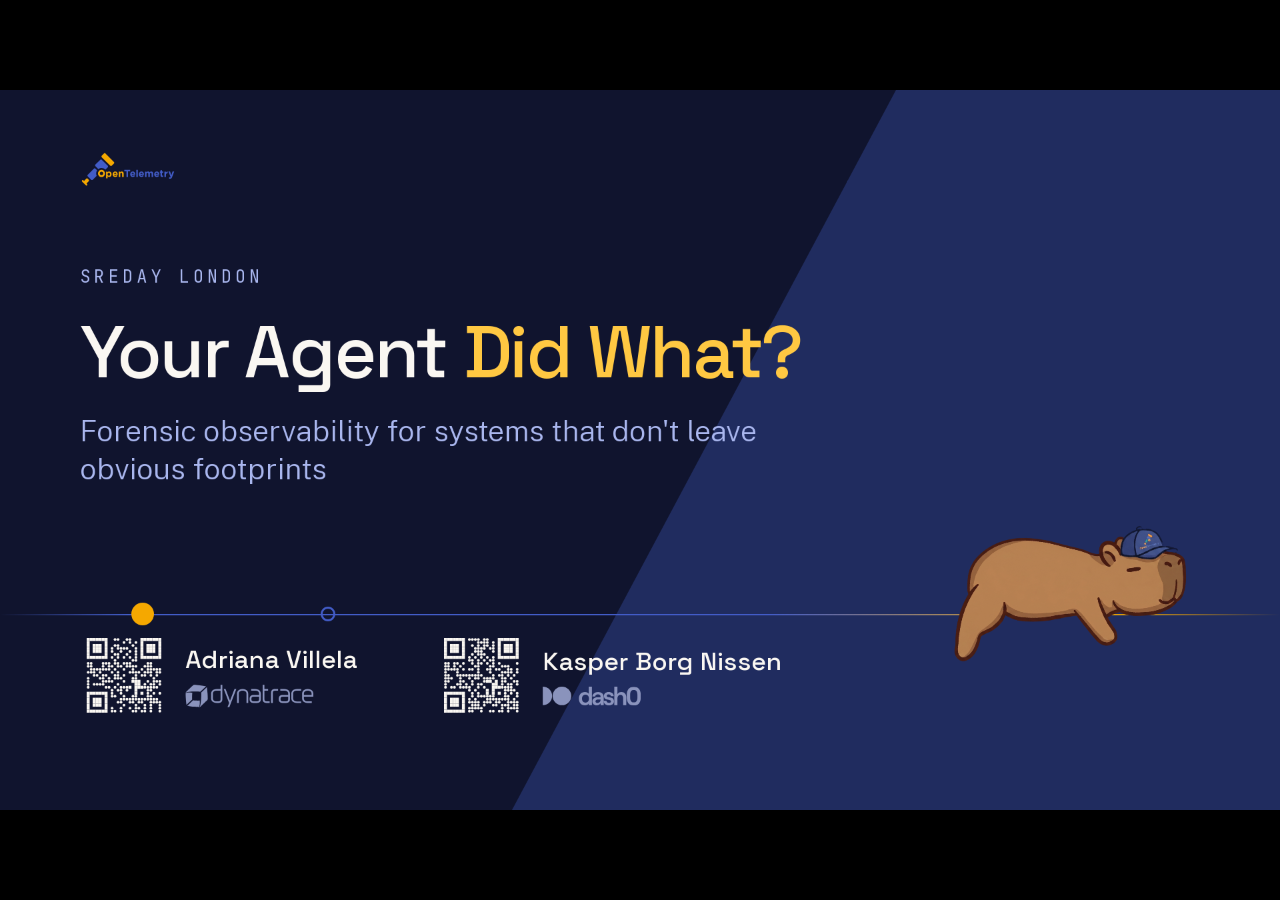
==== commit 0f0392a5: "docs: bring the repo front matter in line with reality; trim dead weight The top-level README had dr" ====
--- a/presentation-trace/index.html
+++ b/presentation-trace/index.html
@@ -562,12 +562,7 @@
       <div style="display:flex;align-items:baseline;gap:34px">
         <span style="width:500px;flex:none;text-align:right;font-size:27px;font-weight:300;color:var(--muted-ink)">the prompt and the completion</span>
         <span style="width:30px;flex:none;font-family:var(--font-mono);font-size:24px;color:var(--blue)">→</span>
-        <span style="font-family:var(--font-mono);font-size:25px;color:var(--navy)">gen_ai.prompt / gen_ai.completion — opt-in</span>
-      </div>
-      <div style="display:flex;align-items:baseline;gap:34px">
-        <span style="width:500px;flex:none;text-align:right;font-size:27px;font-weight:300;color:var(--muted-ink)">structured messages</span>
-        <span style="width:30px;flex:none;font-family:var(--font-mono);font-size:24px;color:var(--blue)">→</span>
-        <span style="font-family:var(--font-mono);font-size:25px;color:var(--navy)">gen_ai.input.messages / output.messages</span>
+        <span style="font-family:var(--font-mono);font-size:25px;color:var(--navy)">gen_ai.input.messages / output.messages — opt-in</span>
       </div>
       <div style="display:flex;align-items:baseline;gap:34px">
         <span style="width:500px;flex:none;text-align:right;font-size:27px;font-weight:300;color:var(--muted-ink)">&quot;was it any good?&quot;</span>
@@ -751,7 +746,7 @@
       </defs>
     </svg></div>
     <p class="small" style="position:absolute;left:120px;top:800px;width:1620px">The listener list is hardcoded in <span style="font-family:var(--font-mono)">McpRecorder</span>, so you cannot register your own alongside it. Measured on <strong style="font-weight:600">1.12.2, the current release</strong>. The tool span carries <span style="font-family:var(--font-mono)">gen_ai.tool.name</span>, <span style="font-family:var(--font-mono)">mcp.method.name</span> and a JSON-RPC id, and no content at all.</p>
-    <p class="small" style="position:absolute;left:120px;top:900px;width:1620px">And this is a <strong style="font-weight:600">framework</strong> gap, not an MCP gap — we measured the same MCP call under LangChain and the arguments <em>are</em> there.</p>
+    <p class="small" style="position:absolute;left:120px;top:900px;width:1620px">One binary, one <span style="font-family:var(--font-mono)">CapybaraDatabase</span>, one prompt — <span style="font-family:var(--font-mono)">CAPYBARA_TOOLS=local</span> and the arguments <em>are</em> there. A <strong style="font-weight:600">framework</strong> gap, not an MCP gap.</p>
   </section>
 
   <!-- 05 — L02 Section divider -->
@@ -869,8 +864,8 @@
       <span style="font-family:var(--font-mono);font-size:17px;color:var(--on-ink-dim);text-align:center;line-height:1.5">sources:<br>openinference<br>openllmetry</span>
       <span style="font-family:var(--font-mono);font-size:17px;color:var(--amber);text-align:center">remove_originals<br>: true</span>
     </div>
-    <p class="small" style="position:absolute;left:120px;top:740px;width:1680px"><strong style="font-weight:600;color:var(--paper)">27 span attributes down to 16</strong> — 18 removed, 7 written. But <span style="font-family:var(--font-mono);color:var(--amber)">llm.system</span> rides straight through: <span style="font-family:var(--font-mono)">remove_originals</span> is <em>true</em> and it survives anyway, because it is simply not in the mapping table.</p>
-    <p class="small" style="position:absolute;left:120px;top:848px;width:1680px">Nine attributes survive untouched, and the span is still named <span style="font-family:var(--font-mono)">messages.create</span>. <strong style="font-weight:600;color:var(--paper)">Partial normalization is the honest word.</strong></p>
+    <p class="small" style="position:absolute;left:120px;top:740px;width:1680px"><strong style="font-weight:600;color:var(--paper)">31 span attributes down to 18</strong> — 20 removed, 7 written. But <span style="font-family:var(--font-mono);color:var(--amber)">llm.system</span> rides straight through: <span style="font-family:var(--font-mono)">remove_originals</span> is <em>true</em> and it survives anyway, because it is simply not in the mapping table.</p>
+    <p class="small" style="position:absolute;left:120px;top:848px;width:1680px">Eleven attributes survive untouched, and the span is still named <span style="font-family:var(--font-mono)">messages.create</span>. <strong style="font-weight:600;color:var(--paper)">Partial normalization is the honest word.</strong></p>
     <p class="small" style="position:absolute;left:120px;top:920px;width:1680px">Alpha, traces only, no auto-detection — but the <strong style="font-weight:600;color:var(--paper)">OpenTelemetry Demo runs this processor too</strong>, to normalize its own LangGraph agent.</p>
   </section>
   <section data-label="Nobody is proposing a fifth convention" class="ground-paper">
@@ -1283,6 +1278,7 @@
 
     <div style="position:absolute;left:120px;top:770px;display:flex;flex-direction:column;gap:16px">
       <span style="font-family:var(--font-mono);font-size:28px;color:var(--on-ink)">github.com/open-telemetry/semantic-conventions-genai</span>
+      <span style="font-family:var(--font-mono);font-size:26px;color:var(--on-ink-dim)">github.com/open-telemetry/opentelemetry-demo <span style="font-family:var(--font-body)">— agentic stack, wired end to end</span></span>
       <div style="display:flex;gap:44px;align-items:center;margin-top:10px">
         <span class="employer-mark is-dynatrace" role="img" aria-label="Dynatrace" style="margin-top:0"></span>
         <span class="employer-mark is-dash0" role="img" aria-label="Dash0" style="margin-top:0"></span>
@@ -1329,15 +1325,15 @@
 "The collector is where a policy about telemetry can live: one place, any language, no application change. Careful: do NOT assert 'you already run a collector' \u2014 ask for a show of hands instead. This framing is what beat 5 then demonstrates.",
 "The abstract's argument made explicit: choosing OpenInference or OpenLLMetry was the RIGHT call when the right-hand column was empty. Every attribute on the right is one we measured coming out of a running agent today, not a roadmap item. Land: it is a different call now. Careful: do not be smug \u2014 the alternatives were correct at the time. And do NOT answer the Stable question here; this slide only hints, because the reveal is slide 25.",
 "\u25b8 KASPER CONTINUES \u00b7 Beat 4 (5.5 min, slides 22\u201328). What the conventions actually give you, and what setup really costs. The one mid-deck mascot moment \u2014 let the room enjoy it, then point at delete_records. The slide is deliberately just the mascot and the three tools, so the framing is yours to say: Capybara is a toy standing in for kagent or HolmesGPT, small enough that we can open it up and look at every span it emits. Careful: say that out loud, so nobody thinks we are proposing it as an architecture. If asked about the stack: Quarkus + LangChain4j over an MCP server, and the same scenario drives both demos.",
-"The setup, so the room knows what it is watching before we start reading spans off it. Three capybaras, three tools, one of them destructive. Read the page out loud \u2014 the authorization clause matters, it is why beat 7's judge passes this run and fails the other one. Land: it investigated BEFORE it acted, two queries then the delete, which is the behaviour you want and is exactly why root_cause_correctness scores well later. Then: everything from here is this run \u2014 the attributes in the next few slides, the waterfall in beat 6, the evaluations in beat 7, all one trace. Say the toy caveat out loud: Capybara stands in for kagent or HolmesGPT, nobody would build a production SRE agent this way, and the point is that it is small enough to open up and look at every span. If asked: same three records and the same incident drive Demo 2, instrumented with OpenInference instead \u2014 one story, two conventions.",
+"The setup, so the room knows what it is watching before we start reading spans off it. Three capybaras, three tools, one of them destructive. Read the page out loud \u2014 the authorization clause matters, it is why beat 7's judge passes this run and fails the other one. Land: it investigated BEFORE it acted, two queries then the delete, which is the behaviour you want and is exactly why root_cause_correctness scores well later. Then: everything from here is this run \u2014 the attributes in the next few slides, the waterfall in beat 6, the evaluations in beat 7, all one trace. Say the toy caveat out loud: Capybara stands in for kagent or HolmesGPT, nobody would build a production SRE agent this way, and the point is that it is small enough to open up and look at every span. If asked: same three records and the same incident drive Demo 2, instrumented with OpenInference instead \u2014 one story, two conventions. If asked why we built this instead of using the OTel Demo \u2014 which since 3.0 ships a LangGraph agent, an MCP server and a chatbot: because that demo answers 'how do I wire an agentic stack', and it answers it better than we could. It does not ask what the agent DID, it has no destructive tool to interrogate, and it emits no evaluations. Capybara is small enough to open up and it has a tool that destroys data, which is what this talk needs. Point them at the OTel Demo for the wiring and keep ours for the forensics.",
 "The conventions moved repo in June. If your bookmarks still point at the old URL, that is the move you missed \u2014 it is a redirect notice now. Land: no releases, no tags, nothing to pin. You can follow a commit or a dated snapshot, but there is no schema URL to pin against. Careful: describe the move; do not read the redirect banner aloud.",
-"Land this plainly and let it sit. Zero. Every GenAI span, event, metric and attribute is Development \u2014 subject to breaking change. Say it plainly rather than implying more maturity than exists; that sentence used to be printed on the slide, which is not where a stage direction belongs. This is the reveal slide 21 deliberately set up, so do not undercut it by having already given the number away. If asked how current this is: verified 2026-08-09 against the model YAML in semantic-conventions-genai \u2014 registry, spans, metrics and events are all stability:development. Also worth saying here, now that the Arconia flavor slide is cut: a tool can claim OTel GenAI conformance and still emit the deprecated gen_ai.system rather than gen_ai.provider.name. 'Conforms to OTel GenAI' is necessary but not sufficient \u2014 which revision it targets matters, and our own Quarkus stack proves it by still emitting gen_ai.prompt/completion.",
+"Land this plainly and let it sit. Zero. Every GenAI span, event, metric and attribute is Development \u2014 subject to breaking change. Say it plainly rather than implying more maturity than exists; that sentence used to be printed on the slide, which is not where a stage direction belongs. This is the reveal slide 21 deliberately set up, so do not undercut it by having already given the number away. If asked how current this is: verified 2026-08-09 against the model YAML in semantic-conventions-genai \u2014 registry, spans, metrics and events are all stability:development. Also worth saying here, now that the Arconia flavor slide is cut: a tool can claim OTel GenAI conformance and still emit the deprecated gen_ai.system rather than gen_ai.provider.name. 'Conforms to OTel GenAI' is necessary but not sufficient \u2014 which revision it targets matters, and our own Quarkus stack proves it by still emitting gen_ai.prompt/completion. If the room needs this made concrete rather than abstract, the OTel Demo is the story: it chose app.* for its custom attributes in 2022, the project reserved app.* for client-side telemetry in 2023, and the rename to demo.* only landed in 2026 \u2014 breaking every dashboard and query built on it. It took Weaver plus a mentorship contributor to do. That is what convention instability costs in practice, and it happened to OpenTelemetry's own reference app.",
 "What arrives with no work at all. Careful: these values are REAL \u2014 captured verbatim from a capybara run on quarkus-langchain4j 1.12.2, and nothing on the slide was hand-written. Say 'we wrote none of this'. If asked: this is the Quarkus MCP agent, which is why the model reads claude-sonnet-4-6 \u2014 the extension sends top_k, which claude-sonnet-5 now rejects, so the demo pins the older model. That is a model-parameter incompatibility, not a telemetry finding.",
 "Two documented flags, six correct attributes. This is exactly what the docs promise you. Careful: present it as the promise and do not hedge \u2014 the whole point is that slide 28 is the reversal.",
-"\u2026and on the MCP path they never fire. ToolSpanWrapper only wraps locally declared @Tool methods; MCP tool calls route through TracingMcpClientListener instead, and that listener list is hardcoded in McpRecorder, so you cannot register your own alongside it. Land: the framework has the correct code, it just does not run where MCP tools live. Careful: this IS measured on 1.12.2, the current release \u2014 we re-ran it specifically so we would not be asserting it about a version we were no longer running. Say the version out loud; the slide no longer narrates that we re-ran it. Frame it as 'the kind of gap you hit', not as an attack on the project. Scope this carefully, and we can now do it from measurement rather than argument. We ran the same MCP tool call on the stack the OTel Demo pins \u2014 opentelemetry-instrumentation-langchain 0.62.1, langchain-mcp-adapters 0.3.1, mcp 1.29.0 \u2014 against an in-process FastMCP server. The span is execute_tool delete_records and it carries gen_ai.tool.call.arguments with inputs {plan: free} and gen_ai.tool.call.result with the output. Present, both of them. The reason is that load_mcp_tools returns a StructuredTool, the same class a native @tool produces, so one instrumentation path covers both; quarkus-langchain4j keeps them separate and taught only the local path to record content. So: zero occurrences on our stack, present on theirs, same protocol. Say 'in this framework', never 'with MCP'. Details in demos/ANALYSIS.md if challenged.",
+"\u2026and on the MCP path they never fire. ToolSpanWrapper only wraps locally declared @Tool methods; MCP tool calls route through TracingMcpClientListener instead, and that listener list is hardcoded in McpRecorder, so you cannot register your own alongside it. Land: the framework has the correct code, it just does not run where MCP tools live. Careful: this IS measured on 1.12.2, the current release \u2014 we re-ran it specifically so we would not be asserting it about a version we were no longer running. Say the version out loud; the slide no longer narrates that we re-ran it. Frame it as 'the kind of gap you hit', not as an attack on the project. This is now demonstrable rather than asserted, and that is the strongest version of the slide. The agent exposes the same three operations twice \u2014 as local @Tool methods and over MCP \u2014 sharing one CapybaraPrompt.SYSTEM and one CapybaraDatabase class from capybara-db-core, so tool registration is the only variable. CAPYBARA_TOOLS=local gives you execute_tool spans with gen_ai.tool.call.arguments and .result; CAPYBARA_TOOLS=mcp gives you the tool name and nothing else. Every invoke_agent span is tagged capybara.tool_path so the two traces are trivial to tell apart. If you have the terminal, run both and diff them; if not, the claim still stands on the measurement. Same conclusion from the other direction: on the stack the OTel Demo pins (langchain-mcp-adapters), MCP tool calls DO carry arguments, because load_mcp_tools returns a plain StructuredTool and one instrumentation path covers both. Say 'in this framework', never 'with MCP'. scripts/verify-telemetry.py asserts the expected shape for whichever path ran.",
 "\u25b8 HANDOFF \u2192 ADRIANA \u00b7 Beat 5 (4 min, slides 29\u201332). Your tool does not speak OTel semantics \u2014 now what?",
 "Two places to fix it: downstream in the collector, or upstream in the SDK. Both land on OTel semconv as the target. Arconia gets its proper shout-out at slide 32 \u2014 here just plant that there are two layers.",
-"Say what this demo IS before reading the diff, because it is not the agent from beat 4. Same capybara incident, same three records, same three tools \u2014 but a Python agent instrumented with OpenInference instead of Quarkus with the OTel extension. One story, two conventions; that is the whole reason both demos exist. The measured diff: 27 span attributes down to 16 \u2014 18 removed, 7 written, 9 untouched. Land llm.system: remove_originals is TRUE and it still comes through, because it is simply not in the processor's mapping table. That is why 'partial normalization' is the honest word. Careful: say the status out loud \u2014 alpha, traces only, no auto-detection \u2014 and that it ships in contrib 0.158.0, so adopting it is an image pull rather than a custom build. The donation is DONE: issue #46069 was closed 1 June 2026, so do not invite people to contribute to a finished thread. Best adoption evidence we have, and worth saying out loud: the OpenTelemetry Demo added this processor in its 3.0 agentic release \u2014 its collector config is literally gen_ai_normalizer with sources: openllmetry, converting its LangGraph agent's Traceloop telemetry into gen_ai.*. So the canonical OTel reference implementation reaches for the same tool for the same reason. Note they do NOT set remove_originals, so their spans keep both vocabularies \u2014 a different call from ours, and a fair one.",
+"Say what this demo IS before reading the diff, because it is not the agent from beat 4. Same capybara incident, same three records, same three tools \u2014 but a Python agent instrumented with OpenInference instead of Quarkus with the OTel extension. One story, two conventions; that is the whole reason both demos exist. The measured diff, re-measured live on 2026-08-10: 31 span attributes down to 18 \u2014 20 removed, 7 written, 11 untouched. All seven writes on the diagram are confirmed correct. Land llm.system: remove_originals is TRUE and it still comes through, because it is simply not in the processor's mapping table. That is why 'partial normalization' is the honest word. Careful: say the status out loud \u2014 alpha, traces only, no auto-detection \u2014 and that it ships in contrib 0.158.0, so adopting it is an image pull rather than a custom build. The donation is DONE: issue #46069 was closed 1 June 2026, so do not invite people to contribute to a finished thread. Best adoption evidence we have, and worth saying out loud: the OpenTelemetry Demo added this processor in its 3.0 agentic release \u2014 its collector config is literally gen_ai_normalizer with sources: openllmetry, converting its LangGraph agent's Traceloop telemetry into gen_ai.*. So the canonical OTel reference implementation reaches for the same tool for the same reason. Note they do NOT set remove_originals, so their spans keep both vocabularies \u2014 a different call from ours, and a fair one. Better survivor to point at than llm.system if you want the sharpest one: llm.finish_reason survives untouched even though OTel defines gen_ai.response.finish_reasons and the source attribute is sitting right there. Same for llm.token_count.total. It is not that the processor cannot map them \u2014 it just does not.",
 "Nobody is proposing a fifth convention. This is a short survey, not a demo. Give Arconia a proper shout-out \u2014 Thomas Vitale's project is how the Spring community reaches the same target the collector reaches downstream, one property and no code change. Careful: say clearly that we are NOT demoing it. Land: the fragmentation is being closed from several directions at once.",
 "\u25b8 HANDOFF \u2192 KASPER \u00b7 Beat 6 (4 min, slides 33\u201338). The forensic beat \u2014 what did it actually do, and what can you never recover?",
 "The incident as a trace. Same waterfall shape as beat 1, now carrying the deletion. Land: the destructive call took 145 microseconds, 0.001% of a 12-second trace \u2014 the thing that deleted production is the one span you can barely see. These durations are REAL, measured 2026-08-09 (trace d0c84fad\u2026). If asked for provenance: this is the Python agent (demos/agent, db-ops-agent), which hand-writes its execute_tool spans \u2014 NOT the Quarkus MCP demo, whose tool spans are named tools/call delete_records and carry no arguments. That is deliberate: this slide shows the waterfall you get when the tool spans are written properly, which is exactly what the MCP path fails to give you.",
